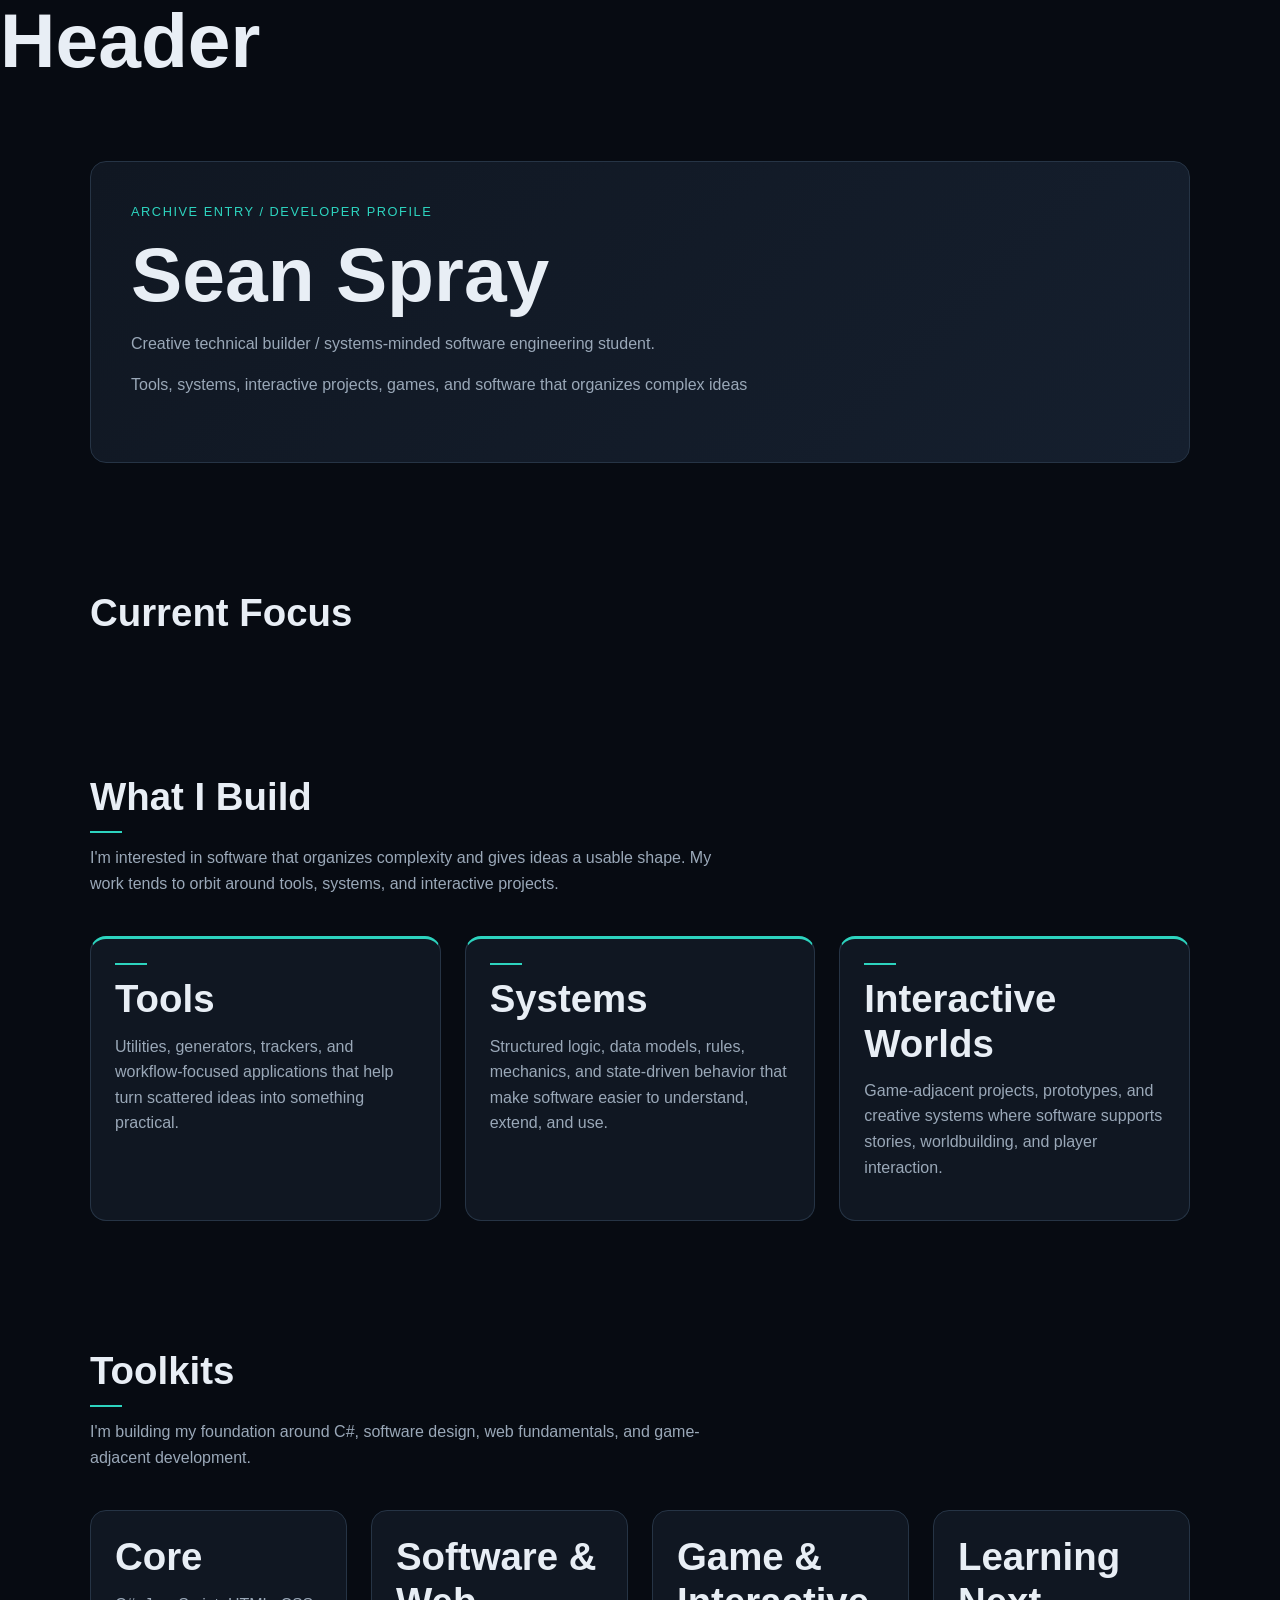
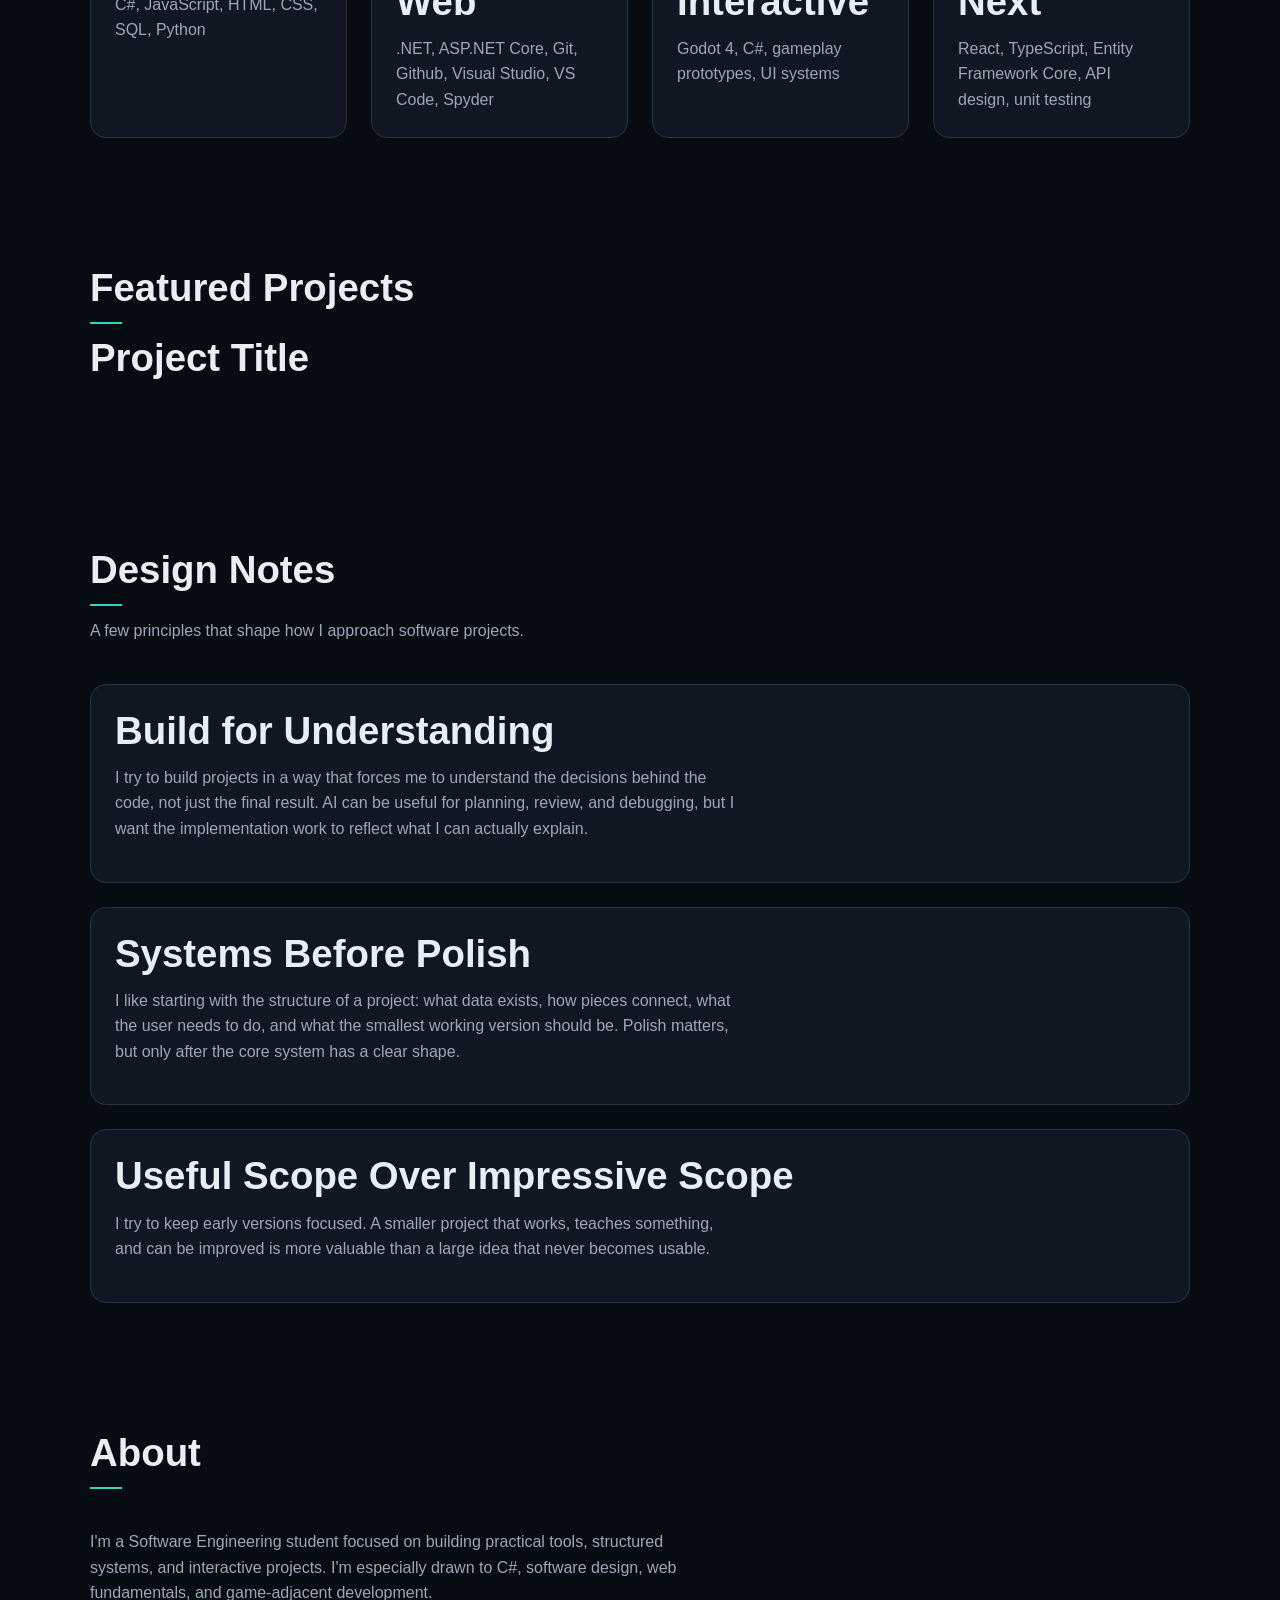
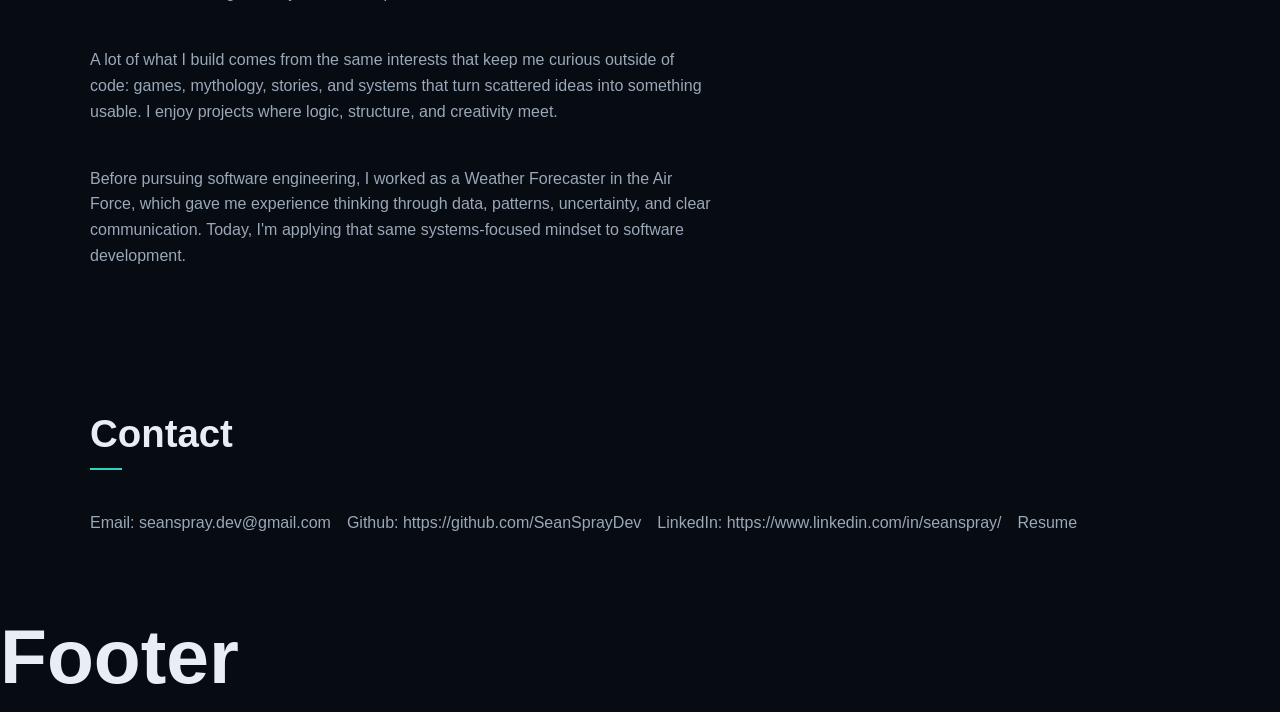
==== index.html @ 4795a605 "Add base portfolio styling" ====
<!DOCTYPE html>
<html lang="en">
    <head>
        <meta charset = "UTF-8">
        <link rel="stylesheet" href="styles.css">
    </head>
    <body>
        <header>
            <h1>Header</h1>
        </header>
        <main>
            <section class="hero">
                <div class="container">
                    <div class="hero-card">
                        <p class="section-label">Archive Entry / Developer Profile</p>
                        <h1>Sean Spray</h1>
                        <div class="her-subtitle">
                            <p>Creative technical builder / systems-minded software engineering student.</p>
                        </div>
                        <div class="hero-description">
                            <p>Tools, systems, interactive projects, games, and software that organizes complex ideas</p>
                        </div>
                        <div class="hero-actions">
                            <!--links/buttons here-->
                        </div>
                    </div>
                </div>
            </section>
            <section class="focus">
                <div class="container">
                    <h2>Current Focus</h2>
                </div>
            </section>
            <section class="what-i-build">
                <div class="container">
                    <div class="section-header">
                        <div class="section-title">
                            <h2>What I Build</h2>
                        </div>
                        <div class="section-description">
                            <p>I'm interested in software that organizes complexity and gives ideas a usable shape. My work tends to orbit around tools, systems, and interactive projects.</p>
                        </div>
                    </div>
                    <div class="card-grid">
                        <div class="card">
                            <div class="card-title">
                                <h2>Tools</h2>
                            </div>
                            <div class="card-text">
                                <p>Utilities, generators, trackers, and workflow-focused applications that help turn scattered ideas into something practical.</p>
                            </div>
                        </div>
                        <div class="card">
                            <div class="card-title">
                                <h2>Systems</h2>
                            </div>
                            <div class="card-text">
                                <p>Structured logic, data models, rules, mechanics, and state-driven behavior that make software easier to understand, extend, and use.</p>
                            </div>
                        </div>
                        <div class="card">
                            <div class="card-title">
                                <h2>Interactive Worlds</h2>
                            </div>
                            <div class="card-text">
                                <p>Game-adjacent projects, prototypes, and creative systems where software supports stories, worldbuilding, and player interaction.</p>
                            </div>
                        </div>
                    </div>
                </div>
            </section>
            <section class="toolkits">
                <div class="container">
                    <div class="section-header">
                        <div class="section-title">
                            <h2>Toolkits</h2>
                        </div>
                        <div class="section-description">
                            <p>I'm building my foundation around C#, software design, web fundamentals, and game-adjacent development.</p>
                        </div>
                    </div>
                    <div class="toolkit-grid">
                        <div class="toolkit-group">
                            <h2>Core</h2>
                            <p>C#, JavaScript, HTML, CSS, SQL, Python</p>
                        </div>
                        <div class="toolkit-group">
                            <h2>Software & Web</h2>
                            <p>.NET, ASP.NET Core, Git, Github, Visual Studio, VS Code, Spyder</p>
                        </div>
                        <div class="toolkit-group">
                            <h2>Game & Interactive</h2>
                            <p>Godot 4, C#, gameplay prototypes, UI systems</p>
                        </div>
                        <div class="toolkit-group">
                            <h2>Learning Next</h2>
                            <p>React, TypeScript, Entity Framework Core, API design, unit testing</p>
                        </div>
                    </div>  
                </div>
            </section>
            <section class="projects">
                <div class="container">
                    <div class="section-header">
                        <div class="section-title">
                            <h2>Featured Projects</h2>
                        </div>
                        <h2>Project Title</h2>
                        <div class="section-description">
                        </div>
                    </div>
                </div>
            </section>
            <section class="design-notes">
                <div class="container">
                    <div class="section-header">
                        <div class="section-title">
                            <h2>Design Notes</h2>
                        </div>
                        <div class="section-description">
                            <p>A few principles that shape how I approach software projects.</p>
                        </div>
                    </div>
                    <div class="notes-list">
                        <div class="note-card">
                            <h2>Build for Understanding</h2>
                            <p>I try to build projects in a way that forces me to understand the decisions behind the code, not just the final result. AI can be useful for planning, review, and debugging, but I want the implementation work to reflect what I can actually explain.</p>
                        </div>
                        <div class="note-card">
                            <h2>Systems Before Polish</h2>
                            <p>I like starting with the structure of a project: what data exists, how pieces connect, what the user needs to do, and what the smallest working version should be. Polish matters, but only after the core system has a clear shape.</p>
                        </div>
                        <div class="note-card">
                            <h2>Useful Scope Over Impressive Scope</h2>
                            <p>I try to keep early versions focused. A smaller project that works, teaches something, and can be improved is more valuable than a large idea that never becomes usable.</p>
                        </div>
                    </div>
                </div>
            </section>
            <section class="about">
                <div class="container">
                    <div class="section-header">
                        <div class="section-title">
                            <h2>About</h2>
                        </div>
                    </div>
                    <div class="about-content">
                        <p>I'm a Software Engineering student focused on building practical tools, structured systems, and interactive projects. I'm especially drawn to C#, software design, web fundamentals, and game-adjacent development.</p>
                        <br>
                        <p>A lot of what I build comes from the same interests that keep me curious outside of code: games, mythology, stories, and systems that turn scattered ideas into something usable. I enjoy projects where logic, structure, and creativity meet.</p>
                        <br>
                        <p>Before pursuing software engineering, I worked as a Weather Forecaster in the Air Force, which gave me experience thinking through data, patterns, uncertainty, and clear communication. Today, I'm applying that same systems-focused mindset to software development.</p>
                    </div>
                </div>
            </section>
            <section class="contact">
                <div class="container">
                    <div class="section-header">
                        <div class="section-title">
                            <h2>Contact</h2>
                        </div>
                    </div>
                    <div class="contact-links">
                        <p>Email: seanspray.dev@gmail.com</p>
                        <p>Github: https://github.com/SeanSprayDev</p>
                        <p>LinkedIn: https://www.linkedin.com/in/seanspray/</p>
                        <p>Resume</p>  
                    </div>                    
                </div>
            </section>
        </main>
        <footer>
            <h1>Footer</h1>
        </footer>
    </body>
</html>
---- styles.css ----
:root {
    --color-bg: #070b12;
    --color-surface: #101722;
    --color-surface-alt: #151f2e;
    --color-text: #e8eef5;
    --color-muted: #9aa8b8;
    --color-accent: #2dd4bf;
    --color-accent-soft: rgba(45, 212, 191, 0.15);
    --color-border: #263445;

    --max-width: 1100px;

    --space-xs: 0.5rem;
    --space-sm: 0.75rem;
    --space-md: 1rem;
    --space-lg: 1.5rem;
    --space-xl: 2.5rem;
    --space-2xl: 4rem;

    --radius-card: 16px;
}

* {
    box-sizing: border-box;
}

html {
    scroll-behavior: smooth;
}

body {
    margin: 0;
    background-color: var(--color-bg);
    color: var(--color-text);
    font-family: Arial, Helvetica, sans-serif;
    line-height: 1.6;
}

a {
    color: inherit;
    text-decoration: none;
}

p,
h1,
h2,
h3 {
    margin-top: 0;
}

main {
    width: 100%;
}

section {
    padding: var(--space-2xl) var(--space-lg);
}

.container {
    max-width: var(--max-width);
    margin: 0 auto;
}

h1 {
    font-size: clamp(2.5rem, 6vw, 5rem);
    line-height: 1.05;
    margin-bottom: var(--space-md);
}

h2 {
    font-size: clamp(1.75rem, 3vw, 2.5rem);
    line-height: 1.15;
    margin-bottom: var(--space-sm);
}

h3 {
    font-size: 1.15rem;
    margin-bottom: var(--space-xs);
}

p {
    color: var(--color-muted);
    max-width: 70ch;
}

.section-header {
    margin-bottom: var(--space-xl);
}

.section-label {
    color: var(--color-accent);
    font-size: 0.8rem;
    letter-spacing: 0.12em;
    text-transform: uppercase;
    margin-bottom: var(--space-sm);
}

.section-title {
    margin-bottom: var(--space-sm);
}

.section-title::after {
    content: "";
    display: block;
    width: 2rem;
    height: 2px;
    background-color: var(--color-accent);
    margin-top: var(--space-sm);
}

.section-description {
    font-size: 1rem;
    color: var(--color-muted);
}

.card-grid {
    display: grid;
    grid-template-columns: repeat(3, 1fr);
    gap: var(--space-lg);
}

.card {
    background-color: var(--color-surface);
    border: 1px solid var(--color-border);
    border-top: 3px solid var(--color-accent);
    border-radius: var(--radius-card);
    padding: var(--space-lg);
}

.card-title {
    color: var(--color-text);
}

.card-title::before {
    content: "";
    display: block;
    width: 2rem;
    height: 2px;
    background-color: var(--color-accent);
    margin-bottom: var(--space-sm);
}

.card-label {
    color: var(--color-accent);
    font-size: 0.75rem;
    letter-spacing: 0.1rem;
    text-transform: uppercase;
    margin-bottom: var(--space-sm);
}

.focus-card {
    background-color: var(--color-surface);
    border: 1px solid var(--color-border);
    border-left: 4px solid var(--color-accent);
    border-radius: var(--radius-card);
    padding: var(--space-lg);
}

.toolkit-grid {
    display: grid;
    grid-template-columns: repeat(4, 1fr);
    gap: var(--space-lg);
}

.toolkit-group {
    background-color: var(--color-surface);
    border: 1px solid var(--color-border);
    border-radius: var(--radius-card);
    padding: var(--space-lg);
}

.toolkit-group h3 {
    color: var(--color-text);
    margin-bottom: var(--space-sm);
}

.toolkit-group p {
    margin-bottom: 0;
}

.empty-state {
    background-color: var(--color-surface);
    border: 1px dashed var(--color-border);
    border-radius: var(--radius-card);
    padding: var(--space-lg);
}

.empty-state p {
    margin-bottom: 0;
}

.notes-list {
    display: grid;
    gap: var(--space-lg);
}

.note-card {
    background-color: var(--color-surface);
    border: 1px solid var(--color-border);
    border-radius: var(--radius-card);
    padding: var(--space-lg);
}

.note-card h3 {
    margin-bottom: var(--space-sm);
}

.about-content {
    max-width: 75ch;
}

.about-content p {
    margin-bottom: var(--space-md);
}

.contact-links {
    display: flex;
    flex-wrap: wrap;
    gap: var(--space-md);
}

.button {
    display: inline-block;
    padding: 0.75rem 1rem;
    border-radius: 999px;
    border: 1px solid var(--color-border);
    font-weight: 600;
}

.button-primary {
    background-color: var(--color-accent);
    color: #041014;
    border-color: var(--color-accent);
}

.button-secondary {
    background-color: transparent;
    color: var(--color-text);
}

.site-header {
    padding: var(--space-md) var(--space-lg);
    border-bottom: 1px solid var(--color-border);
}

.nav-container {
    max-width: var(--max-width);
    margin: 0 auto;
    display: flex;
    justify-content: space-between;
    align-items: center;
    gap: var(--space-md);
}

.brand {
    font-weight: 700;
}

.nav-links {
    display: flex;
    gap: var(--space-md);
}

.nav-link {
    color: var(--color-muted);
}

.nav-link:hover {
    color: var(--color-accent);
}

.hero {
    padding-top: var(--space-2xl);
}

.hero-card {
    background: linear-gradient(
        135deg,
        var(--color-surface),
        var(--color-surface-alt)
    );
    border: 1px solid var(--color-border);
    border-radius: var(--radius-card);
    padding: var(--space-xl);
}

.hero-subtitle {
    color: var(--color-accent);
    font-size: 1.2rem;
}

.hero-actions {
    display: flex;
    gap: var(--space-md);
    flex-wrap: wrap;
    margin-top: var(--space-lg);
}

@media (max-width: 900px) {
    .toolkit-grid {
        grid-template-columns: repeat(2, 1fr);
    }
}

@media (max-width: 600px) {
    .card-grid,
    .toolkit-grid {
        grid-template-columns: 1fr;
    }

    .nav-container {
        align-items: flex-start;
        flex-direction: column;
    }

    .nav-links {
        flex-wrap: wrap;
    }

    section {
        padding: var(--space-xl) var(--space-md);
    }

    .hero-card {
        padding: var(--space-lg);
    }

    .contact-links {
        flex-direction: column;
        align-items: flex-start;
    }
}
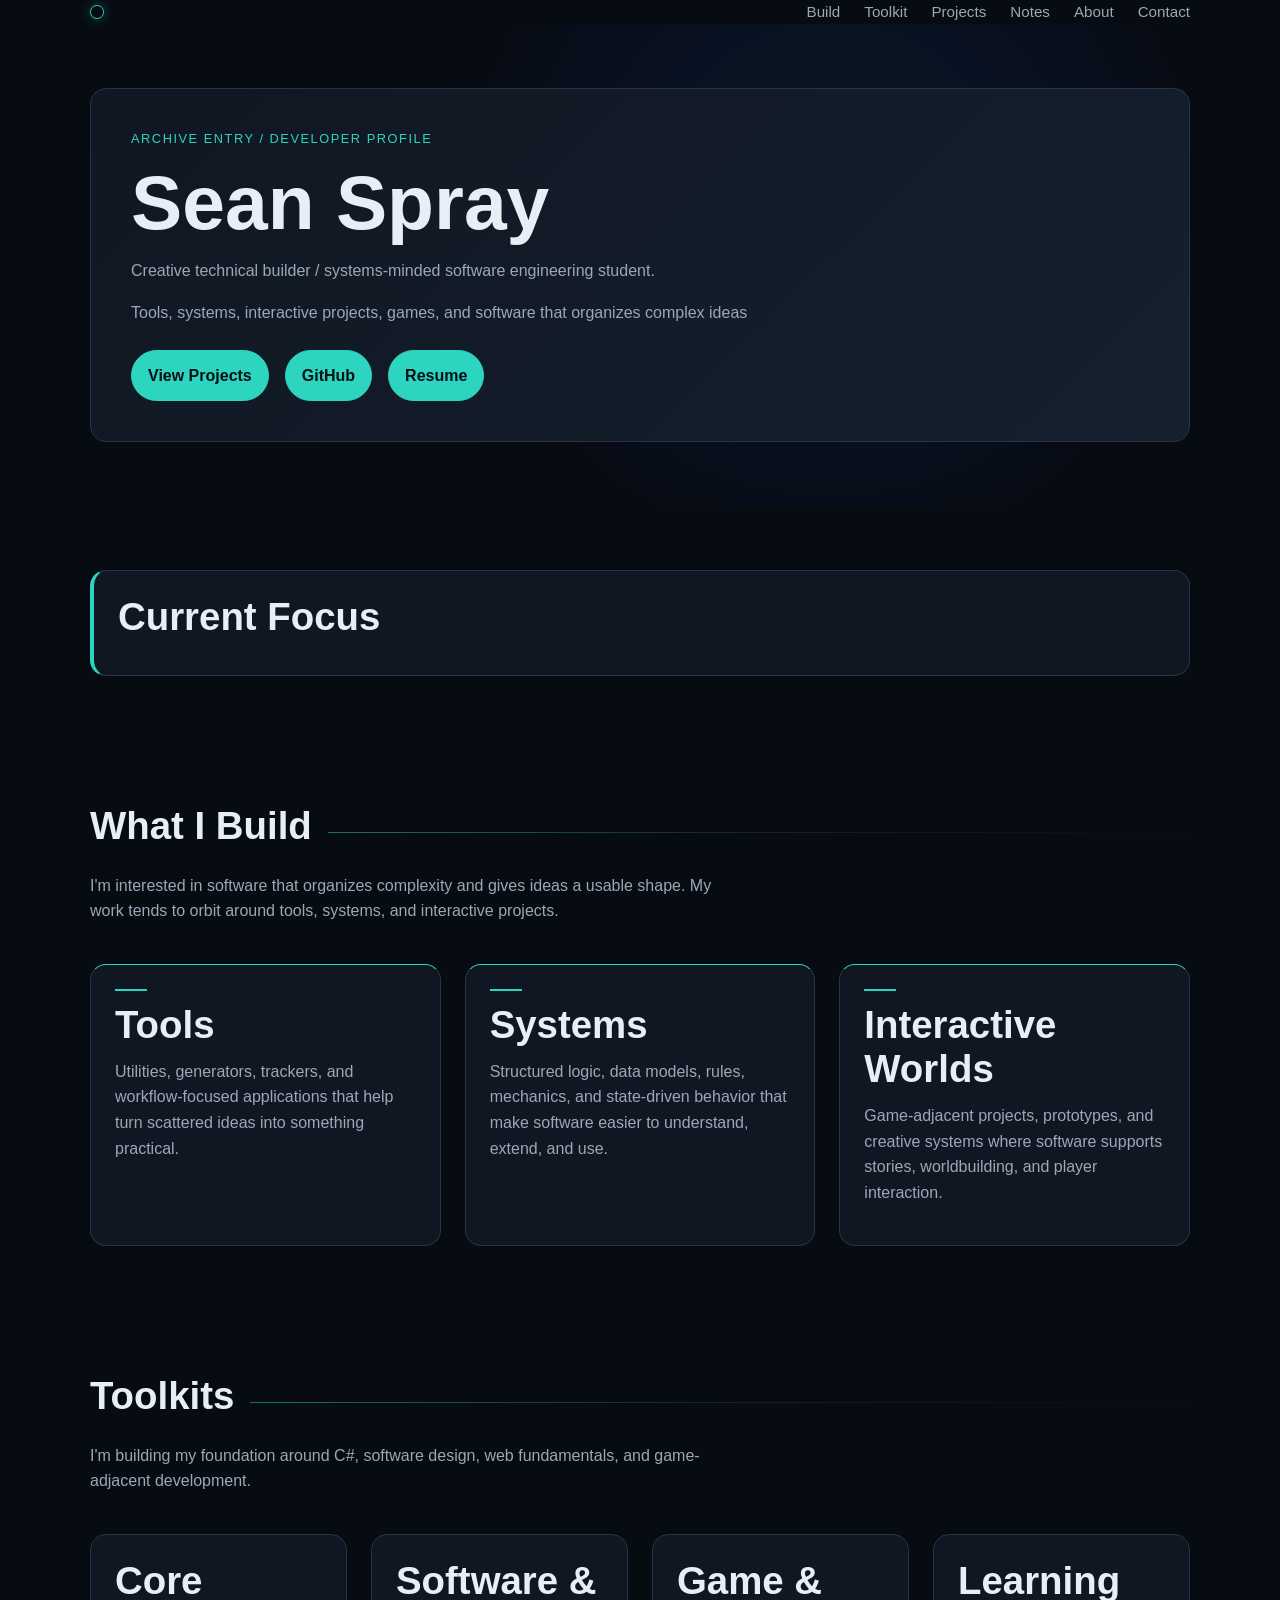
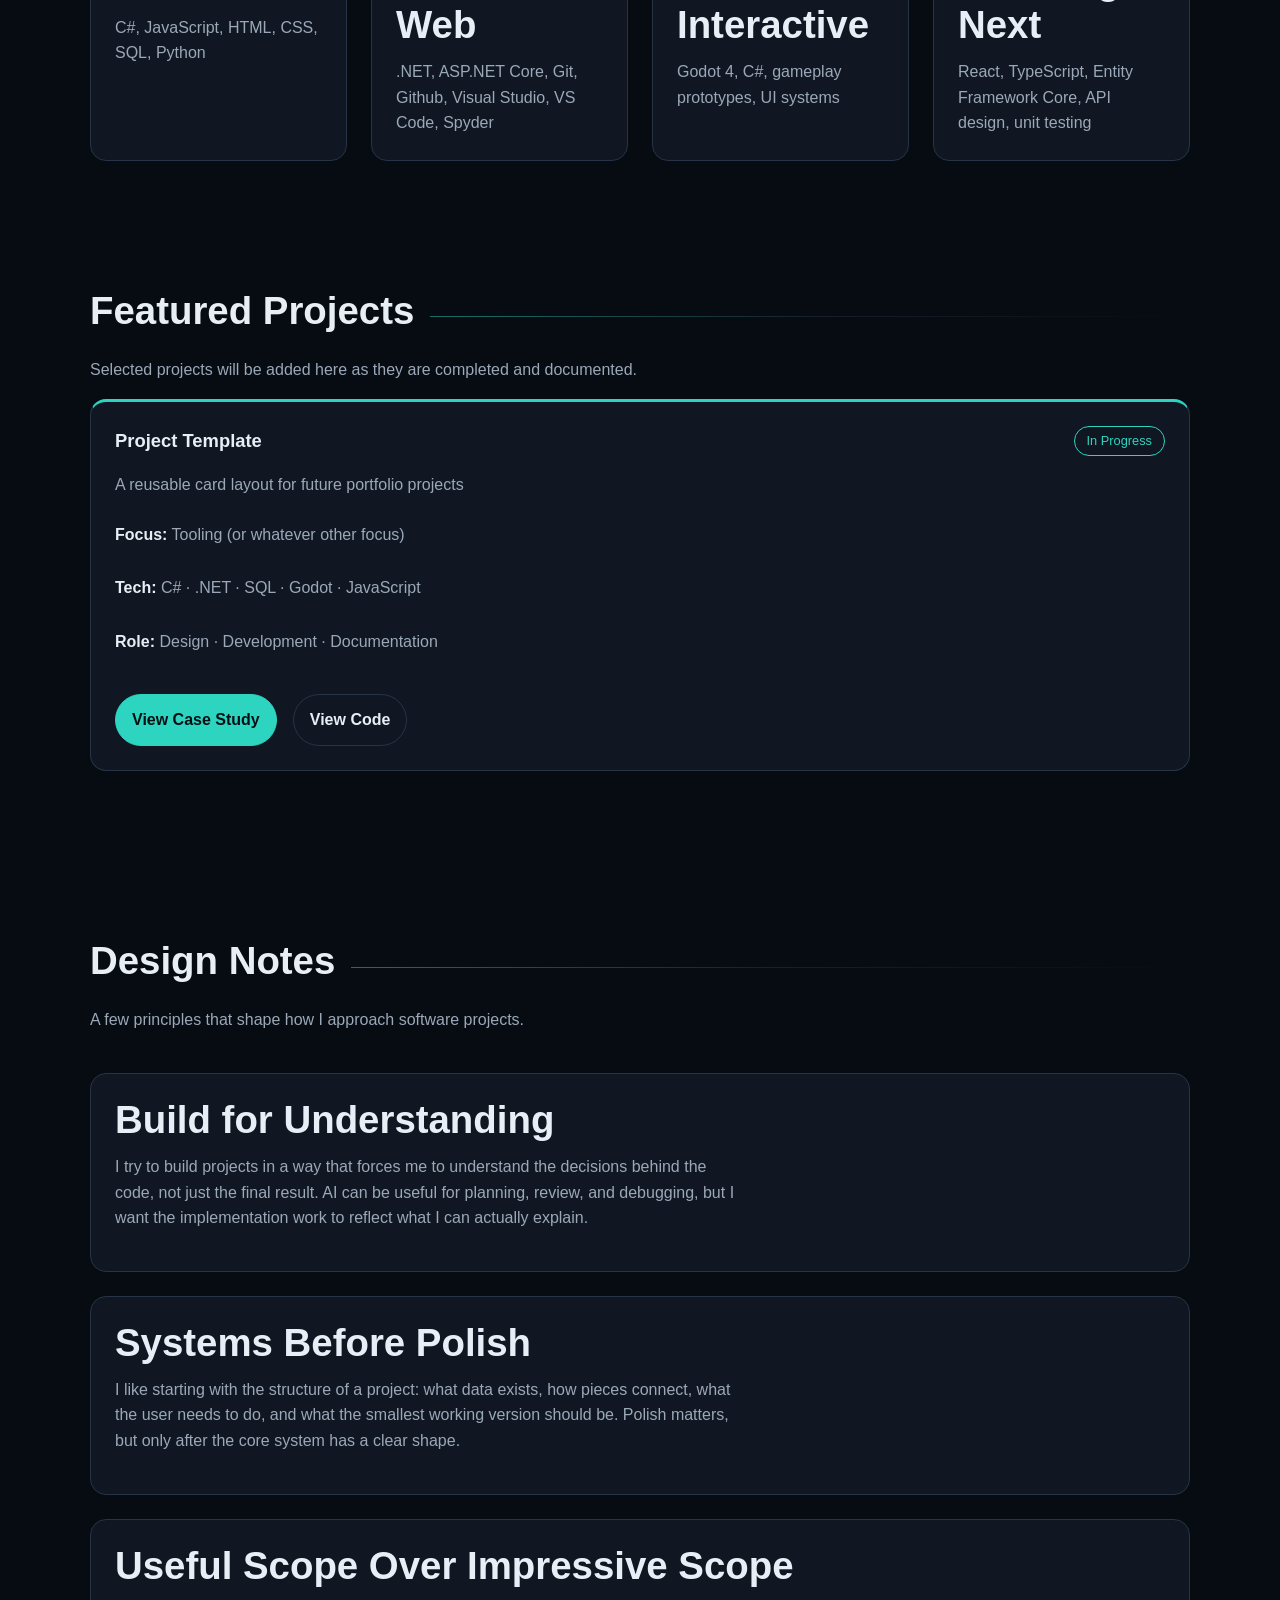
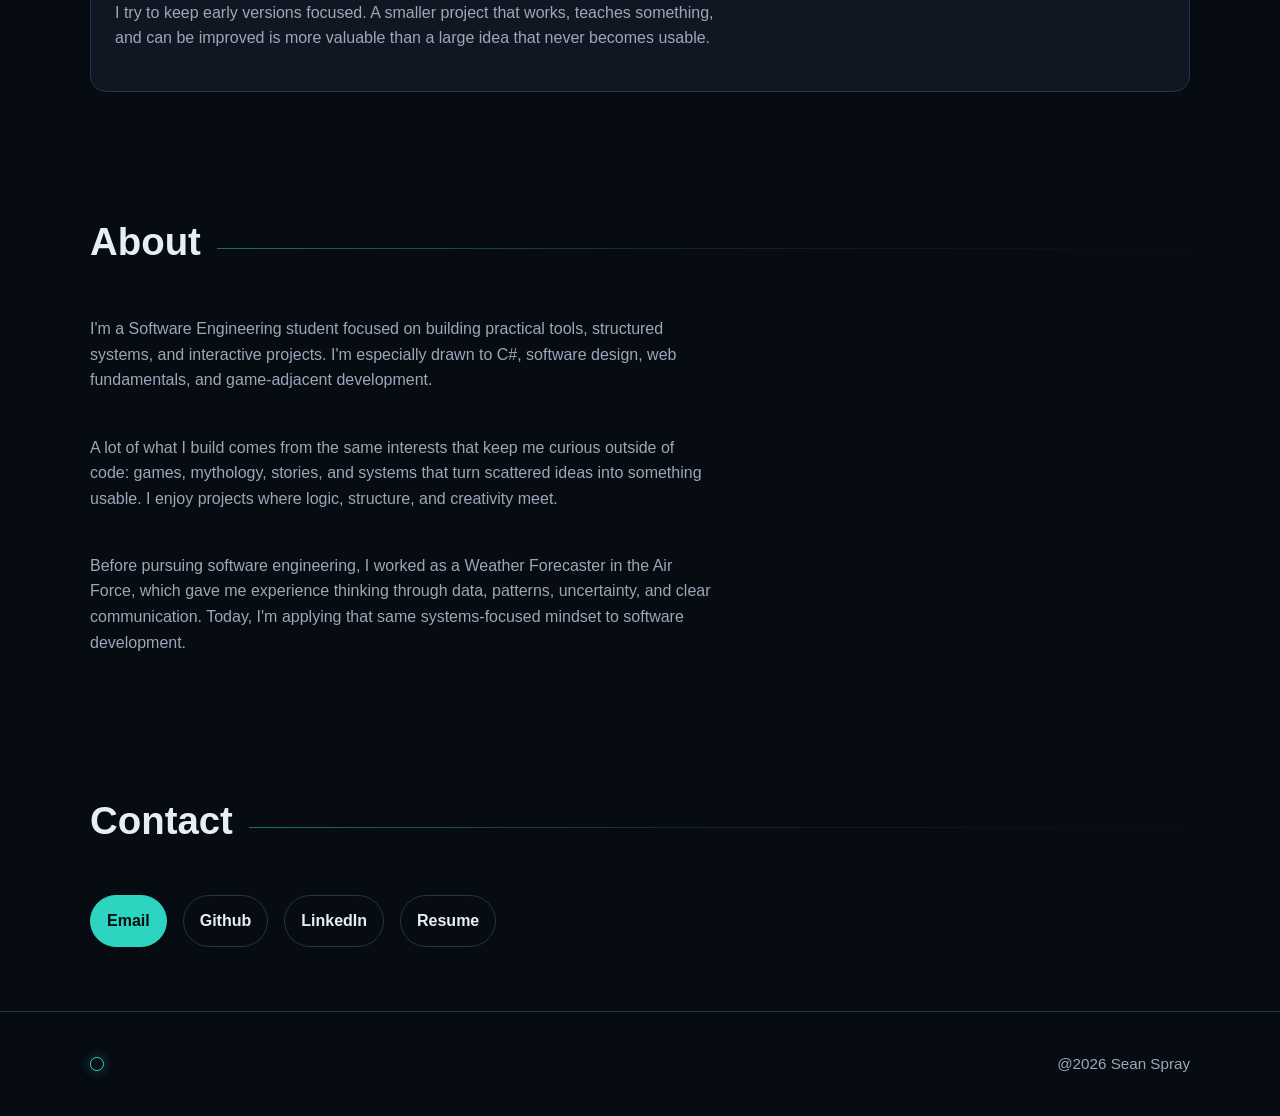
==== commit 01b64652: "build portfolio layout and archive theme" ====
--- a/index.html
+++ b/index.html
@@ -6,7 +6,20 @@
     </head>
     <body>
         <header>
-            <h1>Header</h1>
+            <div class="nav-container">
+                <a class="brand">
+                    <span class="brand-mark"></span>
+                    <span class="brand-text"></span>
+                </a>
+                <div class="nav-site">
+                    <a class="nav-link" href="#build">Build</a>
+                    <a class="nav-link" href="#toolkit">Toolkit</a>
+                    <a class="nav-link" href="#projects">Projects</a>
+                    <a class="nav-link" href="#notes">Notes</a>
+                    <a class="nav-link" href="#about">About</a>
+                    <a class="nav-link" href="#contact">Contact</a>
+                </div>
+            </div>
         </header>
         <main>
             <section class="hero">
@@ -21,17 +34,21 @@
                             <p>Tools, systems, interactive projects, games, and software that organizes complex ideas</p>
                         </div>
                         <div class="hero-actions">
-                            <!--links/buttons here-->
+                            <a class="button button-primary" href="#">View Projects</a>
+                            <a class="button button-primary" href="https://github.com/SeanSprayDev" target="_blank">GitHub</a>
+                            <a class="button button-primary" href="assets/documents/Resume.pdf" target="_blank">Resume</a>
                         </div>
                     </div>
                 </div>
             </section>
             <section class="focus">
                 <div class="container">
-                    <h2>Current Focus</h2>
-                </div>
-            </section>
-            <section class="what-i-build">
+                    <div class="focus-card">
+                        <h2>Current Focus</h2>
+                    </div>
+                </div>
+            </section>
+            <section class="what-i-build" id="build">
                 <div class="container">
                     <div class="section-header">
                         <div class="section-title">
@@ -69,7 +86,7 @@
                     </div>
                 </div>
             </section>
-            <section class="toolkits">
+            <section class="toolkits" id="toolkit">
                 <div class="container">
                     <div class="section-header">
                         <div class="section-title">
@@ -99,19 +116,37 @@
                     </div>  
                 </div>
             </section>
-            <section class="projects">
+            <section class="projects" id="projects">
                 <div class="container">
                     <div class="section-header">
                         <div class="section-title">
                             <h2>Featured Projects</h2>
                         </div>
-                        <h2>Project Title</h2>
-                        <div class="section-description">
-                        </div>
-                    </div>
-                </div>
-            </section>
-            <section class="design-notes">
+                        <div class="section-description">
+                            <p>Selected projects will be added here as they are completed and documented.</p>
+                        </div>
+                        <article class="project-card">
+                            <div class="project-card-header">
+                                <h3 class="project-title">Project Template</h3>
+                                <span class="project-status">In Progress</span>
+                            </div>
+                            <p class="project-summary">
+                                A reusable card layout for future portfolio projects
+                            </p>
+                            <div class="project-meta">
+                                <p class="project-meta-item"><strong>Focus:</strong> Tooling (or whatever other focus)</p>
+                                <p class="project-meta-item"><strong>Tech:</strong> C# · .NET · SQL · Godot · JavaScript</p>
+                                <p class="project-meta-item"><strong>Role:</strong> Design · Development · Documentation</p>
+                            </div>
+                            <div class="project-actions">
+                                <a class="button button-primary" href="#">View Case Study</a>
+                                <a class="button button-secondary" href="#">View Code</a>
+                            </div>
+                        </article>
+                    </div>
+                </div>
+            </section>
+            <section class="design-notes" id="notes">
                 <div class="container">
                     <div class="section-header">
                         <div class="section-title">
@@ -137,7 +172,7 @@
                     </div>
                 </div>
             </section>
-            <section class="about">
+            <section class="about" id="about">
                 <div class="container">
                     <div class="section-header">
                         <div class="section-title">
@@ -153,7 +188,7 @@
                     </div>
                 </div>
             </section>
-            <section class="contact">
+            <section class="contact" id="contact">
                 <div class="container">
                     <div class="section-header">
                         <div class="section-title">
@@ -161,16 +196,21 @@
                         </div>
                     </div>
                     <div class="contact-links">
-                        <p>Email: seanspray.dev@gmail.com</p>
-                        <p>Github: https://github.com/SeanSprayDev</p>
-                        <p>LinkedIn: https://www.linkedin.com/in/seanspray/</p>
-                        <p>Resume</p>  
+                        <a class="button button-primary" href="mailto:seanspray.dev@gmail.com">Email</a>
+                        <a class="button button-secondary" href="https://github.com/SeanSprayDev" target="_blank">Github</a>
+                        <a class="button button-secondary" href="https://www.linkedin.com/in/seanspray/" target="_blank">LinkedIn</a>
+                        <a class="button button-secondary" href="assets/documents/Resume.pdf" target="_blank">Resume</a>  
                     </div>                    
                 </div>
             </section>
         </main>
-        <footer>
-            <h1>Footer</h1>
+        <footer class="site-footer">
+            <div class="container footer-container">
+                <div class="footer-brand">
+                    <span class="brand-mark"></span>
+                </div>
+                <p class="footer-text">@2026 Sean Spray</p>
+            </div>
         </footer>
     </body>
 </html>
--- a/styles.css
+++ b/styles.css
@@ -48,6 +48,76 @@
     margin-top: 0;
 }
 
+.site-header {
+    position: sticky;
+    top: 0;
+    z-index: 10;
+    padding: var(--space-md) var(--space-lg);
+    background-color: rgba(7, 11, 18, 0.86);
+    border-bottom: 1px solid var(--color-border);
+    backdrop-filter: blur(12px);
+}
+
+.nav-container {
+    max-width: var(--max-width);
+    margin: 0 auto;
+    display: flex;
+    justify-content: space-between;
+    align-items: center;
+    gap: var(--space-lg);
+}
+
+.brand {
+    display: inline-flex;
+    align-items: center;
+    gap: var(--space-sm);
+    font-weight: 700;
+    color: var(--color-text);
+}
+
+.brand-mark {
+    width: 0.85rem;
+    height: 0.85rem;
+    border: 1px solid var(--color-accent);
+    border-radius: 50%;
+    box-shadow: 0 0 12px rgba(45, 212, 191, 0.35);
+}
+
+.nav-site {
+    display: flex;
+    align-items: center;
+    gap: var(--space-lg);
+}
+
+.nav-link {
+    position: relative;
+    color: var(--color-muted);
+    font-size: 0.95rem;
+}
+
+.nav-link:hover {
+    color: var(--color-accent);
+}
+
+.nav-link::after {
+    content: "";
+    position: absolute;
+    left: 0;
+    bottom: -0.35rem;
+    width: 100%;
+    height: 1px;
+    background-color: var(--color-accent);
+    transform: scaleX(0);
+    transform-origin: left;
+    transition: transform 160ms ease;
+}
+
+.nav-link:hover::after {
+    transform: scaleX(1);
+}
+
+
+
 main {
     width: 100%;
 }
@@ -96,16 +166,23 @@
 }
 
 .section-title {
+    display: flex;
+    align-items: center;
+    gap: var(--space-md);
     margin-bottom: var(--space-sm);
 }
 
 .section-title::after {
     content: "";
-    display: block;
-    width: 2rem;
-    height: 2px;
-    background-color: var(--color-accent);
-    margin-top: var(--space-sm);
+    flex: 1;
+    height: 1px;
+    background: linear-gradient(
+        90deg,
+        var(--color-accent),
+        var(--color-border),
+        transparent
+    );
+    opacity: 0.5;
 }
 
 .section-description {
@@ -122,7 +199,7 @@
 .card {
     background-color: var(--color-surface);
     border: 1px solid var(--color-border);
-    border-top: 3px solid var(--color-accent);
+    border-top: 1px solid var(--color-accent);
     border-radius: var(--radius-card);
     padding: var(--space-lg);
 }
@@ -178,15 +255,62 @@
     margin-bottom: 0;
 }
 
-.empty-state {
+.project-grid {
+    display: grid;
+    gap: var(--space-lg);
+}
+
+.project-card {
     background-color: var(--color-surface);
-    border: 1px dashed var(--color-border);
+    border: 1px solid var(--color-border);
+    border-top: 3px solid var(--color-accent);
     border-radius: var(--radius-card);
     padding: var(--space-lg);
 }
 
-.empty-state p {
+.project-card-header {
+    display: flex;
+    justify-content: space-between;
+    align-items: flex-start;
+    gap: var(--space-md);
+    margin-bottom: var(--space-md);
+}
+
+.project-title {
     margin-bottom: 0;
+}
+
+.project-status {
+    color: var(--color-accent);
+    border: 1px solid var(--color-accent);
+    border-radius: 999px;
+    padding: 0.25rem 0.75rem;
+    font-size: 0.8rem;
+    white-space: nowrap;
+}
+
+.project-summary {
+    margin-bottom: var(--space-lg);
+}
+
+.project-meta {
+    display: grid;
+    gap: var(--space-sm);
+    margin-bottom: var(--space-lg);
+}
+
+.project-meta-item {
+    color: var(--color-muted);
+}
+
+.project-meta-item strong {
+    color: var(--color-text);
+}
+
+.project-actions {
+    display: flex;
+    gap: var(--space-md);
+    flex-wrap: wrap;
 }
 
 .notes-list {
@@ -270,7 +394,32 @@
 }
 
 .hero {
-    padding-top: var(--space-2xl);
+    position: relative;
+    overflow: hidden;
+}
+
+.hero::before {
+    content: "";
+    position: absolute;
+    width: 52rem;
+    height: 52rem;
+    left: 65%;
+    top: 35%;
+    transform: translate(-50%, -50%);
+    background: radial-gradient(
+        circle,
+        rgba(45, 212, 191, 0.12) 0%,
+        rgba(37, 99, 235, 0.15) 35%,
+        transparent 65%
+    );
+    filter: blur(36px);
+    opacity: 0.55;
+    pointer-events: none;
+}
+
+.hero .container {
+    position: relative;
+    z-index: 1;
 }
 
 .hero-card {
@@ -296,6 +445,30 @@
     margin-top: var(--space-lg);
 }
 
+.site-footer {
+    padding: var(--space-xl) var(--space-lg);
+    border-top: 1px solid var(--color-border);
+}
+
+.footer-container {
+    display: flex;
+    justify-content: space-between;
+    align-items: center;
+    gap: var(--space-md);
+}
+
+.footer-brand {
+    display: inline-flex;
+    align-items: center;
+    gap: var(--space-sm);
+    font-weight: 700;
+}
+
+.footer-text {
+    margin-bottom: 0;
+    font-size: 0.95rem;
+}
+
 @media (max-width: 900px) {
     .toolkit-grid {
         grid-template-columns: repeat(2, 1fr);
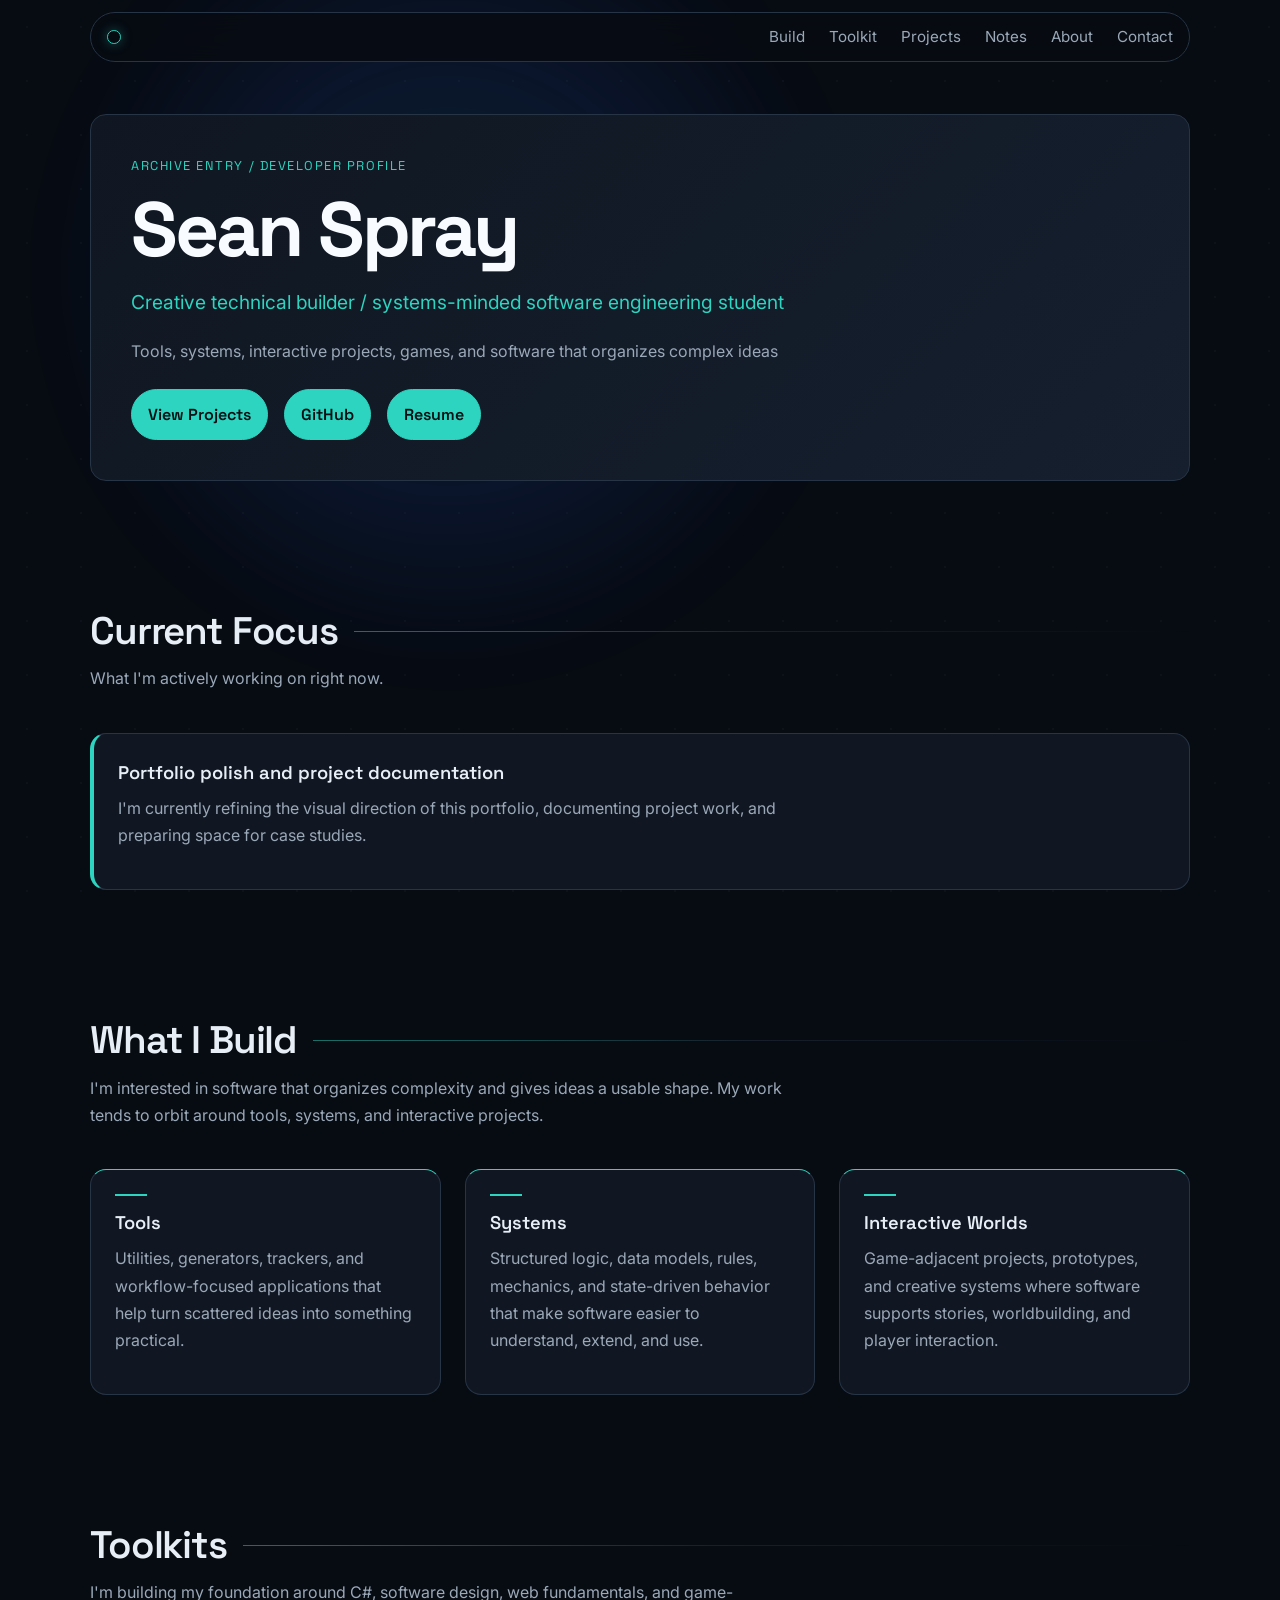
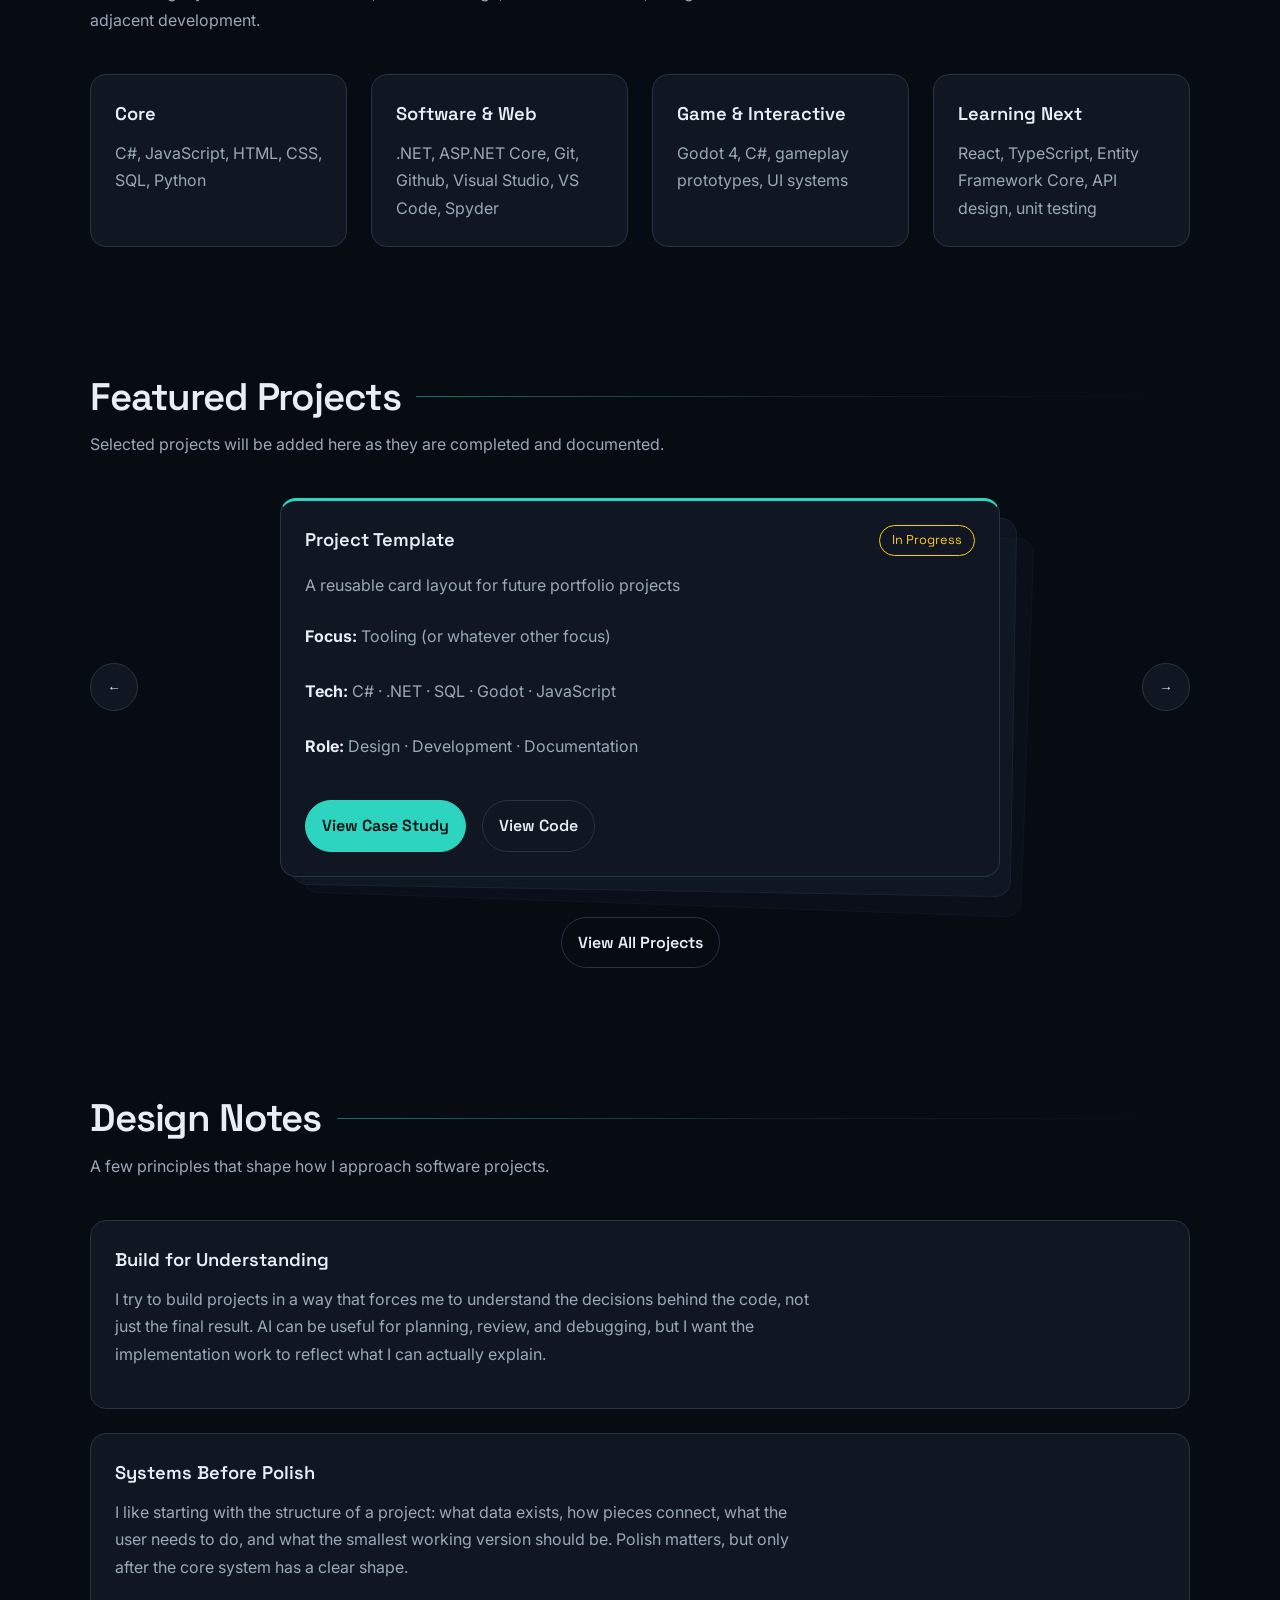
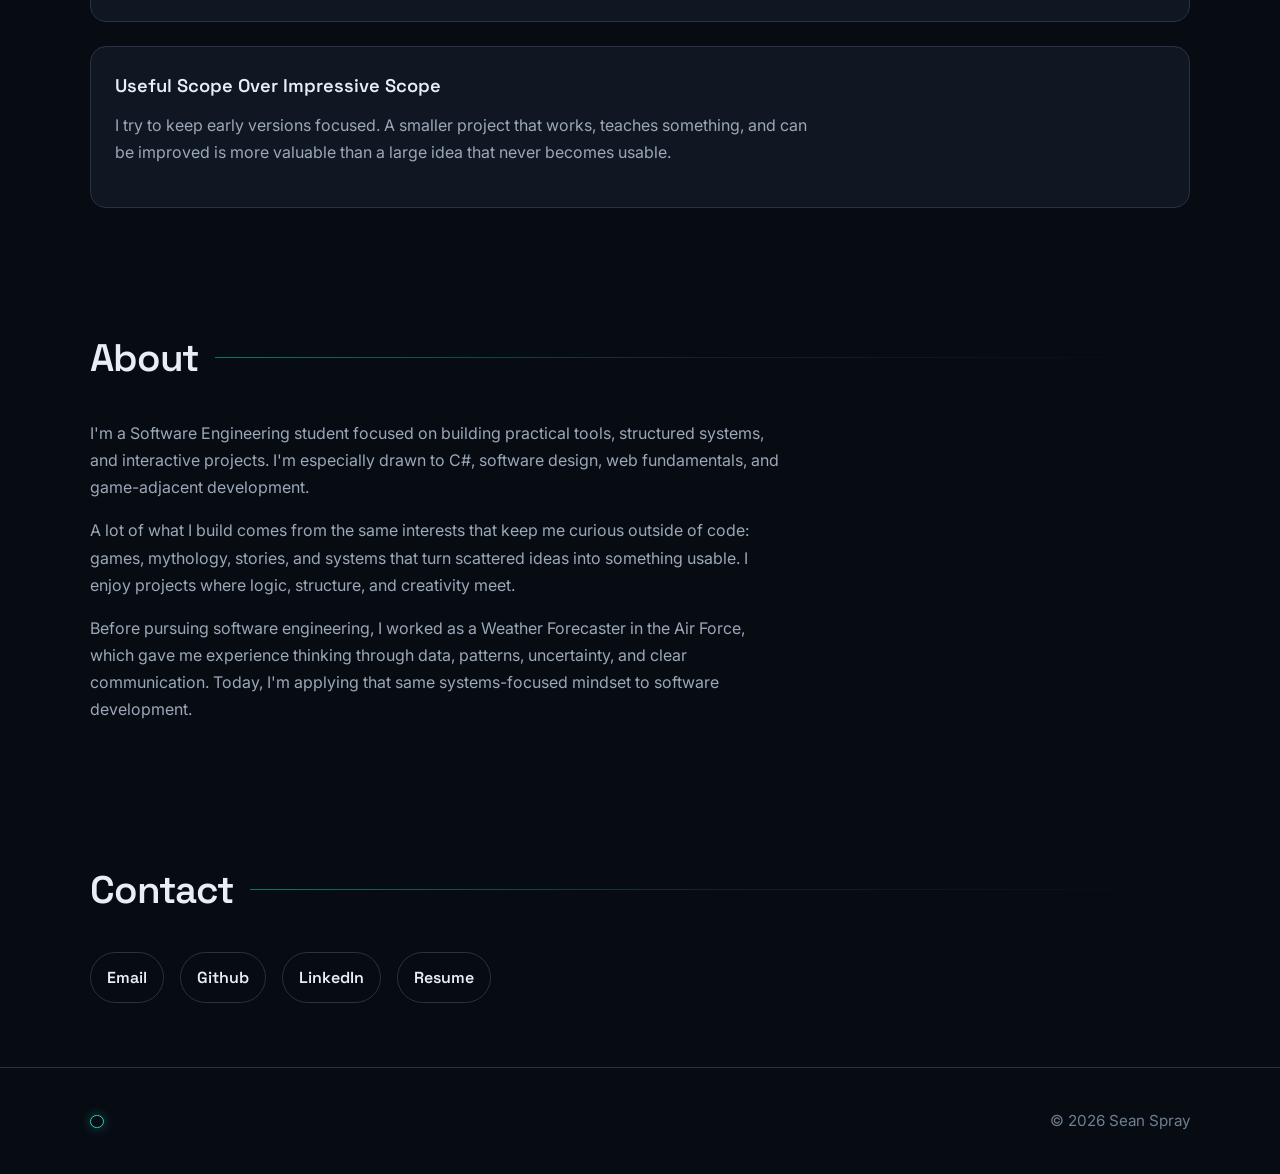
==== commit 4b5a69a4: "Refactored code and polished design" ====
--- a/index.html
+++ b/index.html
@@ -3,15 +3,17 @@
     <head>
         <meta charset = "UTF-8">
         <link rel="stylesheet" href="styles.css">
+        <link rel="preconnect" href="https://fonts.googleapis.com">
+        <link rel="preconnect" href="https://fonts.gstatic.com" crossorigin>
+        <link href="https://fonts.googleapis.com/css2?family=Inter:wght@400;500;600;700&family=Space+Grotesk:wght@500;600;700&display=swap" rel="stylesheet">
     </head>
     <body>
-        <header>
+        <header class="site-header">
             <div class="nav-container">
-                <a class="brand">
+                <a class="brand" href="#top" aria-label="Sean Spray home">
                     <span class="brand-mark"></span>
-                    <span class="brand-text"></span>
                 </a>
-                <div class="nav-site">
+                <nav class="nav-site" aria-label="Primary navigation">
                     <a class="nav-link" href="#build">Build</a>
                     <a class="nav-link" href="#toolkit">Toolkit</a>
                     <a class="nav-link" href="#projects">Projects</a>
@@ -27,14 +29,14 @@
                     <div class="hero-card">
                         <p class="section-label">Archive Entry / Developer Profile</p>
                         <h1>Sean Spray</h1>
-                        <div class="her-subtitle">
-                            <p>Creative technical builder / systems-minded software engineering student.</p>
-                        </div>
-                        <div class="hero-description">
-                            <p>Tools, systems, interactive projects, games, and software that organizes complex ideas</p>
-                        </div>
+                        <p class="hero-subtitle">
+                            Creative technical builder / systems-minded software engineering student
+                        </p>
+                        <p class="hero-description">
+                            Tools, systems, interactive projects, games, and software that organizes complex ideas
+                        </p>
                         <div class="hero-actions">
-                            <a class="button button-primary" href="#">View Projects</a>
+                            <a class="button button-primary" href="#projects">View Projects</a>
                             <a class="button button-primary" href="https://github.com/SeanSprayDev" target="_blank">GitHub</a>
                             <a class="button button-primary" href="assets/documents/Resume.pdf" target="_blank">Resume</a>
                         </div>
@@ -43,45 +45,40 @@
             </section>
             <section class="focus">
                 <div class="container">
+                    <div class="section-header">
+                        <h2 class="section-title">Current Focus</h2>
+                        <p class="section-description">
+                            What I'm actively working on right now.
+                        </p>
+                    </div>
                     <div class="focus-card">
-                        <h2>Current Focus</h2>
+                        <h3>Portfolio polish and project documentation</h3>
+                        <p>I'm currently refining the visual direction of this portfolio, documenting project work, and preparing space for case studies.</p>
                     </div>
                 </div>
             </section>
             <section class="what-i-build" id="build">
                 <div class="container">
                     <div class="section-header">
-                        <div class="section-title">
-                            <h2>What I Build</h2>
-                        </div>
-                        <div class="section-description">
-                            <p>I'm interested in software that organizes complexity and gives ideas a usable shape. My work tends to orbit around tools, systems, and interactive projects.</p>
-                        </div>
+                        <h2 class="section-title">What I Build</h2>
+                        <p class="section-description">
+                            I'm interested in software that organizes complexity and gives ideas a usable shape. My work tends to orbit around tools, systems, and interactive projects.
+                        </p>
                     </div>
                     <div class="card-grid">
                         <div class="card">
-                            <div class="card-title">
-                                <h2>Tools</h2>
-                            </div>
-                            <div class="card-text">
-                                <p>Utilities, generators, trackers, and workflow-focused applications that help turn scattered ideas into something practical.</p>
-                            </div>
+                            <h3 class="card-title">Tools</h3>
+                            <p class="card-text">
+                                Utilities, generators, trackers, and workflow-focused applications that help turn scattered ideas into something practical.
+                            </p>
                         </div>
                         <div class="card">
-                            <div class="card-title">
-                                <h2>Systems</h2>
-                            </div>
-                            <div class="card-text">
-                                <p>Structured logic, data models, rules, mechanics, and state-driven behavior that make software easier to understand, extend, and use.</p>
-                            </div>
+                            <h3 class="card-title">Systems</h3>
+                            <p class="card-text">Structured logic, data models, rules, mechanics, and state-driven behavior that make software easier to understand, extend, and use.</p>
                         </div>
                         <div class="card">
-                            <div class="card-title">
-                                <h2>Interactive Worlds</h2>
-                            </div>
-                            <div class="card-text">
-                                <p>Game-adjacent projects, prototypes, and creative systems where software supports stories, worldbuilding, and player interaction.</p>
-                            </div>
+                            <h3 class="card-title">Interactive Worlds</h3>
+                            <p class="card-text">Game-adjacent projects, prototypes, and creative systems where software supports stories, worldbuilding, and player interaction.</p>
                         </div>
                     </div>
                 </div>
@@ -89,28 +86,24 @@
             <section class="toolkits" id="toolkit">
                 <div class="container">
                     <div class="section-header">
-                        <div class="section-title">
-                            <h2>Toolkits</h2>
-                        </div>
-                        <div class="section-description">
-                            <p>I'm building my foundation around C#, software design, web fundamentals, and game-adjacent development.</p>
-                        </div>
+                        <h2 class="section-title">Toolkits</h2>
+                        <p class="section-description">I'm building my foundation around C#, software design, web fundamentals, and game-adjacent development.</p>
                     </div>
                     <div class="toolkit-grid">
                         <div class="toolkit-group">
-                            <h2>Core</h2>
+                            <h3>Core</h3>
                             <p>C#, JavaScript, HTML, CSS, SQL, Python</p>
                         </div>
                         <div class="toolkit-group">
-                            <h2>Software & Web</h2>
+                            <h3>Software & Web</h3>
                             <p>.NET, ASP.NET Core, Git, Github, Visual Studio, VS Code, Spyder</p>
                         </div>
                         <div class="toolkit-group">
-                            <h2>Game & Interactive</h2>
+                            <h3>Game & Interactive</h3>
                             <p>Godot 4, C#, gameplay prototypes, UI systems</p>
                         </div>
                         <div class="toolkit-group">
-                            <h2>Learning Next</h2>
+                            <h3>Learning Next</h3>
                             <p>React, TypeScript, Entity Framework Core, API design, unit testing</p>
                         </div>
                     </div>  
@@ -119,54 +112,57 @@
             <section class="projects" id="projects">
                 <div class="container">
                     <div class="section-header">
-                        <div class="section-title">
-                            <h2>Featured Projects</h2>
-                        </div>
-                        <div class="section-description">
-                            <p>Selected projects will be added here as they are completed and documented.</p>
-                        </div>
-                        <article class="project-card">
-                            <div class="project-card-header">
-                                <h3 class="project-title">Project Template</h3>
-                                <span class="project-status">In Progress</span>
-                            </div>
-                            <p class="project-summary">
-                                A reusable card layout for future portfolio projects
-                            </p>
-                            <div class="project-meta">
-                                <p class="project-meta-item"><strong>Focus:</strong> Tooling (or whatever other focus)</p>
-                                <p class="project-meta-item"><strong>Tech:</strong> C# · .NET · SQL · Godot · JavaScript</p>
-                                <p class="project-meta-item"><strong>Role:</strong> Design · Development · Documentation</p>
-                            </div>
-                            <div class="project-actions">
-                                <a class="button button-primary" href="#">View Case Study</a>
-                                <a class="button button-secondary" href="#">View Code</a>
-                            </div>
-                        </article>
+                        <h2 class="section-title">Featured Projects</h2>
+                        <p class="section-description">Selected projects will be added here as they are completed and documented.</p>                        
+                    </div>
+                    <div class="project-showcase">
+                        <button class="project-control project-control-prev" type="button" aria-label="Previous project">
+                            ←
+                        </button>
+                        <div class="project-stack">
+                            <article class="project-card">
+                                <div class="project-card-header">
+                                    <h3 class="project-title">Project Template</h3>
+                                    <span class="project-status project-status--in-progress">In Progress</span>
+                                </div>
+                                <p class="project-summary">A reusable card layout for future portfolio projects</p>
+                                <div class="project-meta">
+                                    <p class="project-meta-item"><strong>Focus:</strong> Tooling (or whatever other focus)</p>
+                                    <p class="project-meta-item"><strong>Tech:</strong> C# · .NET · SQL · Godot · JavaScript</p>
+                                    <p class="project-meta-item"><strong>Role:</strong> Design · Development · Documentation</p>
+                                </div>
+                                <div class="project-actions">
+                                    <a class="button button-primary" href="#">View Case Study</a>
+                                    <a class="button button-secondary" href="#">View Code</a>
+                                </div>
+                            </article>
+                        </div>
+                        <button class="project-control project-control-next" type="button" aria-label="Next project">
+                            →
+                        </button>                          
+                    </div>
+                    <div class="project-footer">
+                        <a class="button button-secondary" href="projects.html">View All Projects</a>
                     </div>
                 </div>
             </section>
             <section class="design-notes" id="notes">
                 <div class="container">
                     <div class="section-header">
-                        <div class="section-title">
-                            <h2>Design Notes</h2>
-                        </div>
-                        <div class="section-description">
-                            <p>A few principles that shape how I approach software projects.</p>
-                        </div>
+                        <h2 class="section-title">Design Notes</h2>
+                        <p class="section-description">A few principles that shape how I approach software projects.</p>
                     </div>
                     <div class="notes-list">
                         <div class="note-card">
-                            <h2>Build for Understanding</h2>
+                            <h3>Build for Understanding</h3>
                             <p>I try to build projects in a way that forces me to understand the decisions behind the code, not just the final result. AI can be useful for planning, review, and debugging, but I want the implementation work to reflect what I can actually explain.</p>
                         </div>
                         <div class="note-card">
-                            <h2>Systems Before Polish</h2>
+                            <h3>Systems Before Polish</h3>
                             <p>I like starting with the structure of a project: what data exists, how pieces connect, what the user needs to do, and what the smallest working version should be. Polish matters, but only after the core system has a clear shape.</p>
                         </div>
                         <div class="note-card">
-                            <h2>Useful Scope Over Impressive Scope</h2>
+                            <h3>Useful Scope Over Impressive Scope</h3>
                             <p>I try to keep early versions focused. A smaller project that works, teaches something, and can be improved is more valuable than a large idea that never becomes usable.</p>
                         </div>
                     </div>
@@ -175,15 +171,11 @@
             <section class="about" id="about">
                 <div class="container">
                     <div class="section-header">
-                        <div class="section-title">
-                            <h2>About</h2>
-                        </div>
+                        <h2 class="section-title">About</h2>
                     </div>
                     <div class="about-content">
                         <p>I'm a Software Engineering student focused on building practical tools, structured systems, and interactive projects. I'm especially drawn to C#, software design, web fundamentals, and game-adjacent development.</p>
-                        <br>
                         <p>A lot of what I build comes from the same interests that keep me curious outside of code: games, mythology, stories, and systems that turn scattered ideas into something usable. I enjoy projects where logic, structure, and creativity meet.</p>
-                        <br>
                         <p>Before pursuing software engineering, I worked as a Weather Forecaster in the Air Force, which gave me experience thinking through data, patterns, uncertainty, and clear communication. Today, I'm applying that same systems-focused mindset to software development.</p>
                     </div>
                 </div>
@@ -191,12 +183,10 @@
             <section class="contact" id="contact">
                 <div class="container">
                     <div class="section-header">
-                        <div class="section-title">
-                            <h2>Contact</h2>
-                        </div>
+                        <h2 class="section-title">Contact</h2>
                     </div>
                     <div class="contact-links">
-                        <a class="button button-primary" href="mailto:seanspray.dev@gmail.com">Email</a>
+                        <a class="button button-secondary" href="mailto:seanspray.dev@gmail.com">Email</a>
                         <a class="button button-secondary" href="https://github.com/SeanSprayDev" target="_blank">Github</a>
                         <a class="button button-secondary" href="https://www.linkedin.com/in/seanspray/" target="_blank">LinkedIn</a>
                         <a class="button button-secondary" href="assets/documents/Resume.pdf" target="_blank">Resume</a>  
@@ -209,7 +199,7 @@
                 <div class="footer-brand">
                     <span class="brand-mark"></span>
                 </div>
-                <p class="footer-text">@2026 Sean Spray</p>
+                <p class="footer-text">&copy; 2026 Sean Spray</p>
             </div>
         </footer>
     </body>
--- a/styles.css
+++ b/styles.css
@@ -3,10 +3,15 @@
     --color-surface: #101722;
     --color-surface-alt: #151f2e;
     --color-text: #e8eef5;
+    --color-text-strong: #f8fbff;
+    --color-subtle: #6f7f91;
     --color-muted: #9aa8b8;
     --color-accent: #2dd4bf;
     --color-accent-soft: rgba(45, 212, 191, 0.15);
     --color-border: #263445;
+
+    --font-heading: "Space Grotesk", Arial, sans-serif;
+    --font-body: "Inter", Arial, sans-serif;
 
     --max-width: 1100px;
 
@@ -26,14 +31,45 @@
 
 html {
     scroll-behavior: smooth;
+    background-color: var(--color-bg);
 }
 
 body {
     margin: 0;
+    min-height: 100vh;
     background-color: var(--color-bg);
     color: var(--color-text);
-    font-family: Arial, Helvetica, sans-serif;
+    font-family: var(--font-body);
     line-height: 1.6;
+}
+
+body::after {
+    content: "";
+    position: fixed;
+    inset: 0;
+    z-index: 0;
+    pointer-events: none;
+
+    background-image:
+        radial-gradient(circle, rgba(232, 238, 245, 0.18) 0.75px, transparent 1px),
+        radial-gradient(circle, rgba(45, 212, 191, 0.12) 0.75px, transparent 1px);
+
+    background-size:
+        54px 54px,
+        91px 91px;
+
+    background-position:
+        0 0,
+        23px 37px;
+
+    opacity: 0.18;
+}
+
+.site-header,
+main,
+.site-footer {
+    position: relative;
+    z-index: 1;
 }
 
 a {
@@ -48,23 +84,91 @@
     margin-top: 0;
 }
 
+h1,
+h2,
+h3,
+.brand,
+.button,
+.project-status,
+.section-label {
+    font-family: var(--font-heading);
+}
+
+h2,
+h3,
+.card-title,
+.project-title {
+    color: var(--color-text);
+}
+
+p,
+.section-description,
+.card-text,
+.project-summary {
+    color: var(--color-muted);
+}
+
+h1 {
+    font-size: clamp(2.5rem, 6vw, 5rem);
+    font-weight: 700;
+    letter-spacing: -0.04em;
+    line-height: 1.05;
+    color: var(--color-text-strong);
+    margin-bottom: var(--space-md);
+}
+
+h2 {
+    font-size: clamp(1.75rem, 3vw, 2.5rem);
+    font-weight: 600;
+    letter-spacing: -0.03em;
+    line-height: 1.15;
+    margin-bottom: var(--space-sm);
+}
+
+h3 {
+    font-size: 1.15rem;
+    font-weight: 600;
+    margin-bottom: var(--space-xs);
+}
+
+p {
+    font-weight: 400;
+    line-height: 1.7;
+    color: var(--color-muted);
+    max-width: 70ch;
+}
+
+.project-meta-item,
+.footer-text {
+    color: var(--color-subtle);
+}
+
+.project-meta-item strong {
+    color: var(--color-text);
+}
+
 .site-header {
     position: sticky;
-    top: 0;
+    top: var(--space-sm);
     z-index: 10;
-    padding: var(--space-md) var(--space-lg);
-    background-color: rgba(7, 11, 18, 0.86);
-    border-bottom: 1px solid var(--color-border);
-    backdrop-filter: blur(12px);
+    padding: 0 var(--space-lg);
+    background: transparent;
+    border-bottom: none;
+    backdrop-filter: none;
 }
 
 .nav-container {
     max-width: var(--max-width);
     margin: 0 auto;
+    padding: var(--space-sm) var(--space-md);
     display: flex;
     justify-content: space-between;
     align-items: center;
     gap: var(--space-lg);
+    background-color: rgba(7, 11, 18, 0.86);
+    border: 1px solid var(--color-border);
+    border-radius: 999px;
+    backdrop-filter: blur(12px);
 }
 
 .brand {
@@ -116,8 +220,6 @@
     transform: scaleX(1);
 }
 
-
-
 main {
     width: 100%;
 }
@@ -129,28 +231,6 @@
 .container {
     max-width: var(--max-width);
     margin: 0 auto;
-}
-
-h1 {
-    font-size: clamp(2.5rem, 6vw, 5rem);
-    line-height: 1.05;
-    margin-bottom: var(--space-md);
-}
-
-h2 {
-    font-size: clamp(1.75rem, 3vw, 2.5rem);
-    line-height: 1.15;
-    margin-bottom: var(--space-sm);
-}
-
-h3 {
-    font-size: 1.15rem;
-    margin-bottom: var(--space-xs);
-}
-
-p {
-    color: var(--color-muted);
-    max-width: 70ch;
 }
 
 .section-header {
@@ -190,6 +270,58 @@
     color: var(--color-muted);
 }
 
+.hero {
+    position: relative;
+    overflow: visible;
+}
+
+.hero::before {
+    content: "";
+    position: absolute;
+    width: 52rem;
+    height: 52rem;
+    left: 35%;
+    top: 45%;
+    transform: translate(-50%, -50%);
+    background: radial-gradient(
+        circle,
+        rgba(45, 212, 191, 0.18) 0%,
+        rgba(37, 99, 235, 0.18) 35%,
+        transparent 68%
+    );
+    filter: blur(36px);
+    opacity: 0.7;
+    pointer-events: none;
+}
+
+.hero .container {
+    position: relative;
+    z-index: 1;
+}
+
+.hero-card {
+    background: linear-gradient(
+        135deg,
+        var(--color-surface),
+        var(--color-surface-alt)
+    );
+    border: 1px solid var(--color-border);
+    border-radius: var(--radius-card);
+    padding: var(--space-xl);
+}
+
+.hero-subtitle {
+    color: var(--color-accent);
+    font-size: 1.2rem;
+}
+
+.hero-actions {
+    display: flex;
+    gap: var(--space-md);
+    flex-wrap: wrap;
+    margin-top: var(--space-lg);
+}
+
 .card-grid {
     display: grid;
     grid-template-columns: repeat(3, 1fr);
@@ -217,14 +349,6 @@
     margin-bottom: var(--space-sm);
 }
 
-.card-label {
-    color: var(--color-accent);
-    font-size: 0.75rem;
-    letter-spacing: 0.1rem;
-    text-transform: uppercase;
-    margin-bottom: var(--space-sm);
-}
-
 .focus-card {
     background-color: var(--color-surface);
     border: 1px solid var(--color-border);
@@ -255,12 +379,9 @@
     margin-bottom: 0;
 }
 
-.project-grid {
-    display: grid;
-    gap: var(--space-lg);
-}
-
 .project-card {
+    position: relative;
+    z-index: 2;
     background-color: var(--color-surface);
     border: 1px solid var(--color-border);
     border-top: 3px solid var(--color-accent);
@@ -281,14 +402,29 @@
 }
 
 .project-status {
-    color: var(--color-accent);
-    border: 1px solid var(--color-accent);
+    border: 1px solid currentColor;
     border-radius: 999px;
     padding: 0.25rem 0.75rem;
     font-size: 0.8rem;
     white-space: nowrap;
 }
 
+.project-status--completed {
+    color: var(--color-accent);
+}
+
+.project-status--in-progress {
+    color: #facc15;
+}
+
+.project-status--planned {
+    color: var(--color-muted);
+}
+
+.project-status--archived {
+    color: #f87171;
+}
+
 .project-summary {
     margin-bottom: var(--space-lg);
 }
@@ -313,6 +449,66 @@
     flex-wrap: wrap;
 }
 
+.project-showcase {
+    display: grid;
+    grid-template-columns: auto minmax(0, 1fr) auto;
+    align-items: center;
+    gap: var(--space-lg);
+}
+
+.project-stack {
+    position: relative;
+    width: min(100%, 720px);
+    margin: 0 auto;
+    isolation: isolate;
+}
+
+.project-stack::before,
+.project-stack::after {
+    content: "";
+    position: absolute;
+    inset: 0;
+    border-radius: var(--radius-card);
+    background-color: var(--color-surface-alt);
+    border: 1px solid var(--color-border);
+}
+
+.project-stack::before {
+    z-index: 1;
+    transform: translate(14px, 14px) rotate(1deg);
+    opacity: 0.55;
+}
+
+.project-stack::after {
+    z-index: 0;
+    transform: translate(28px, 28px) rotate(2deg);
+    opacity: 0.28;
+}
+
+.project-control {
+    width: 3rem;
+    height: 3rem;
+    border-radius: 999px;
+    border: 1px solid var(--color-border);
+    background-color: var(--color-surface);
+    color: var(--color-text);
+    display: inline-flex;
+    align-items: center;
+    justify-content: center;
+    cursor: pointer;
+}
+
+.project-control:hover {
+    color: var(--color-accent);
+    border-color: var(--color-accent);
+}
+
+.project-footer {
+    display: flex;
+    justify-content: center;
+    margin-top: var(--space-xl);
+}
+
 .notes-list {
     display: grid;
     gap: var(--space-lg);
@@ -362,89 +558,6 @@
     color: var(--color-text);
 }
 
-.site-header {
-    padding: var(--space-md) var(--space-lg);
-    border-bottom: 1px solid var(--color-border);
-}
-
-.nav-container {
-    max-width: var(--max-width);
-    margin: 0 auto;
-    display: flex;
-    justify-content: space-between;
-    align-items: center;
-    gap: var(--space-md);
-}
-
-.brand {
-    font-weight: 700;
-}
-
-.nav-links {
-    display: flex;
-    gap: var(--space-md);
-}
-
-.nav-link {
-    color: var(--color-muted);
-}
-
-.nav-link:hover {
-    color: var(--color-accent);
-}
-
-.hero {
-    position: relative;
-    overflow: hidden;
-}
-
-.hero::before {
-    content: "";
-    position: absolute;
-    width: 52rem;
-    height: 52rem;
-    left: 65%;
-    top: 35%;
-    transform: translate(-50%, -50%);
-    background: radial-gradient(
-        circle,
-        rgba(45, 212, 191, 0.12) 0%,
-        rgba(37, 99, 235, 0.15) 35%,
-        transparent 65%
-    );
-    filter: blur(36px);
-    opacity: 0.55;
-    pointer-events: none;
-}
-
-.hero .container {
-    position: relative;
-    z-index: 1;
-}
-
-.hero-card {
-    background: linear-gradient(
-        135deg,
-        var(--color-surface),
-        var(--color-surface-alt)
-    );
-    border: 1px solid var(--color-border);
-    border-radius: var(--radius-card);
-    padding: var(--space-xl);
-}
-
-.hero-subtitle {
-    color: var(--color-accent);
-    font-size: 1.2rem;
-}
-
-.hero-actions {
-    display: flex;
-    gap: var(--space-md);
-    flex-wrap: wrap;
-    margin-top: var(--space-lg);
-}
-
 .site-footer {
     padding: var(--space-xl) var(--space-lg);
     border-top: 1px solid var(--color-border);
@@ -476,18 +589,25 @@
 }
 
 @media (max-width: 600px) {
+    .site-header {
+        top: 0;
+        padding: var(--space-sm) var(--space-md);
+    }
+
     .card-grid,
     .toolkit-grid {
         grid-template-columns: 1fr;
     }
 
     .nav-container {
+        border-radius: var(--radius-card);
         align-items: flex-start;
         flex-direction: column;
     }
 
-    .nav-links {
+    .nav-site {
         flex-wrap: wrap;
+        gap: var(--space-md);
     }
 
     section {
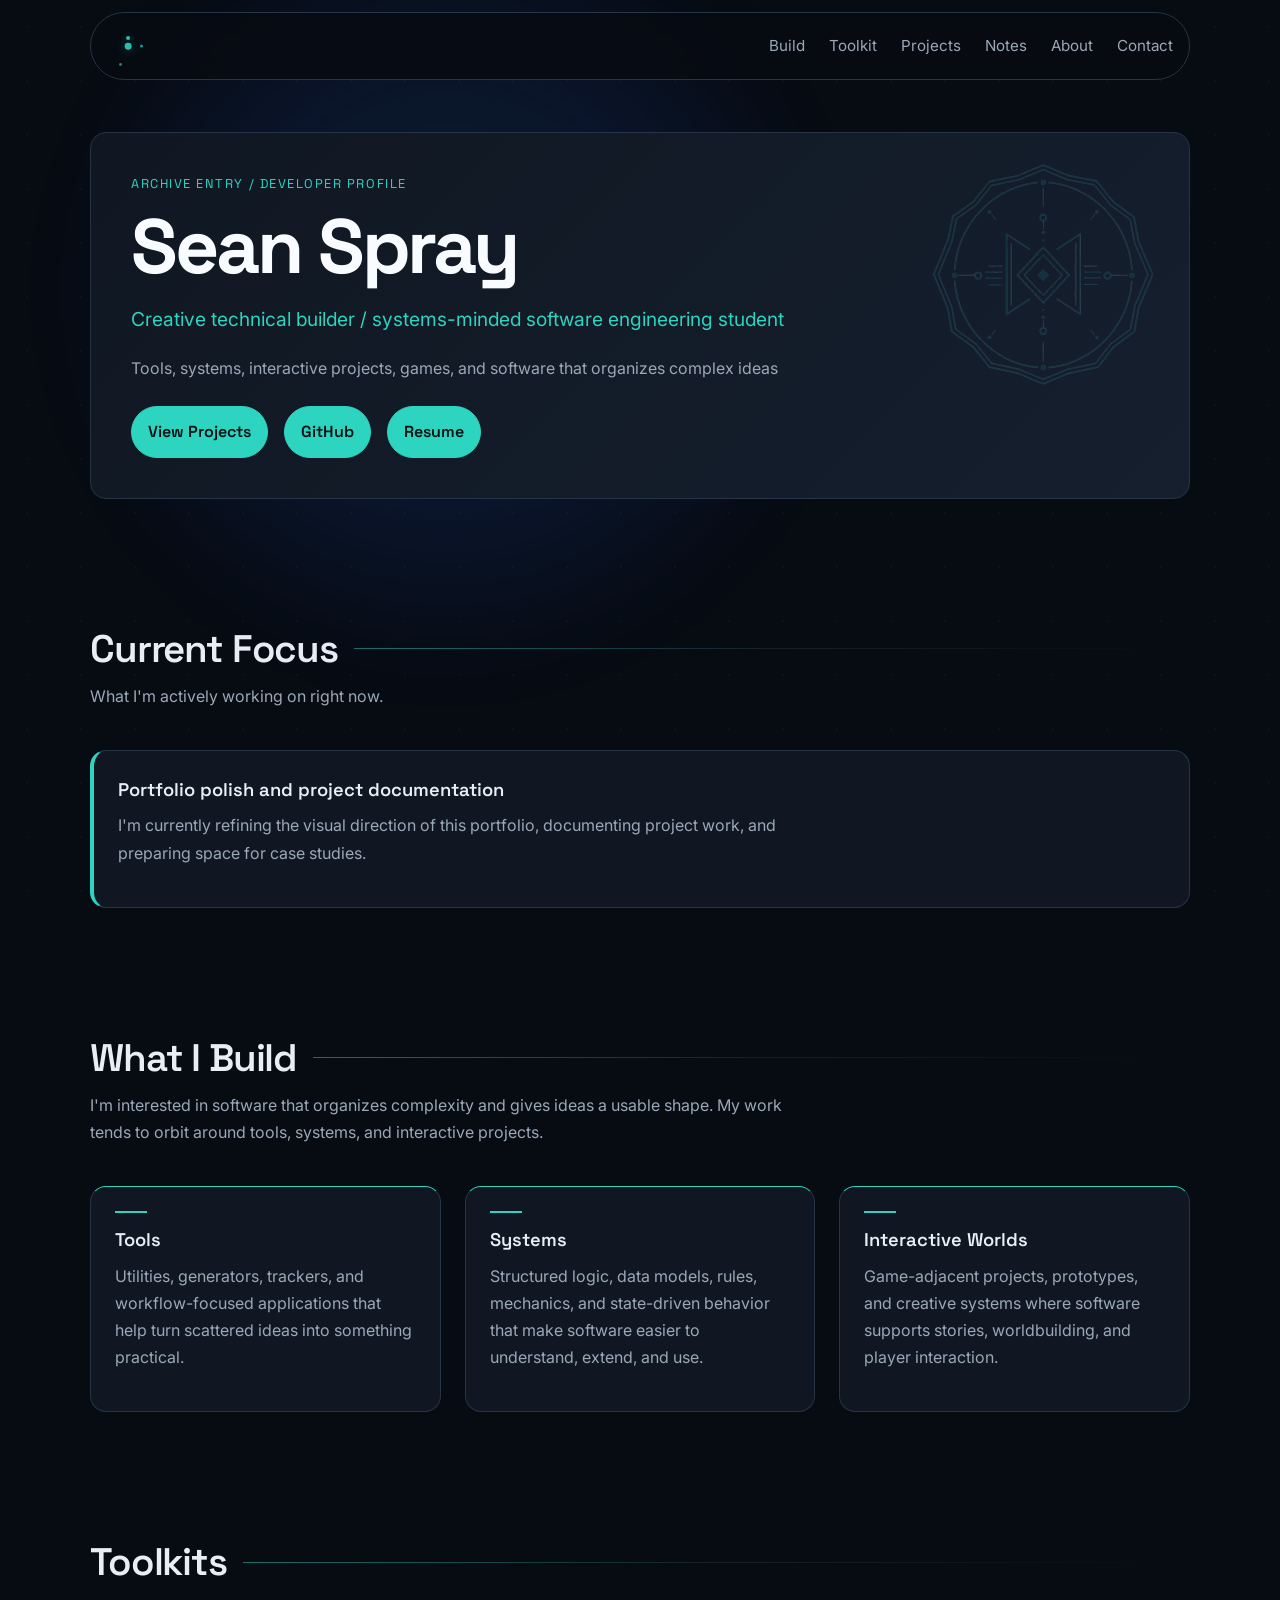
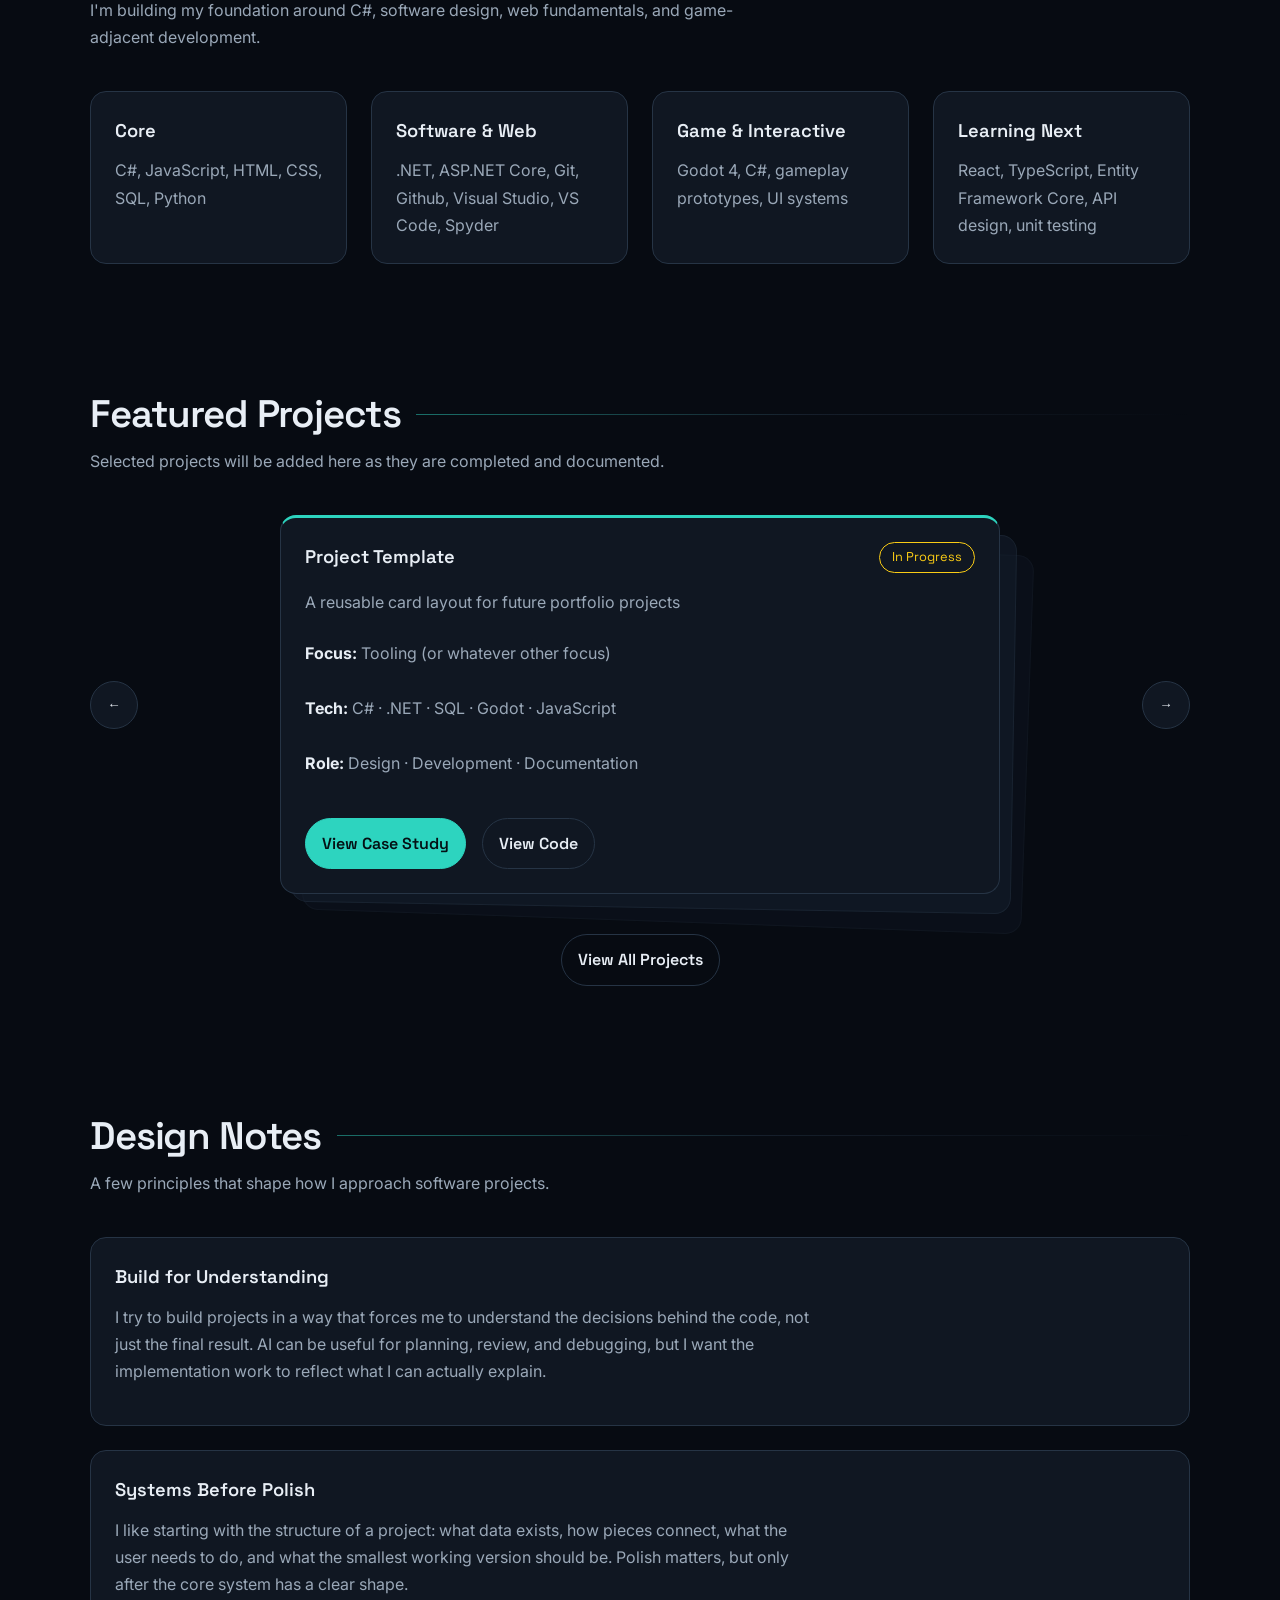
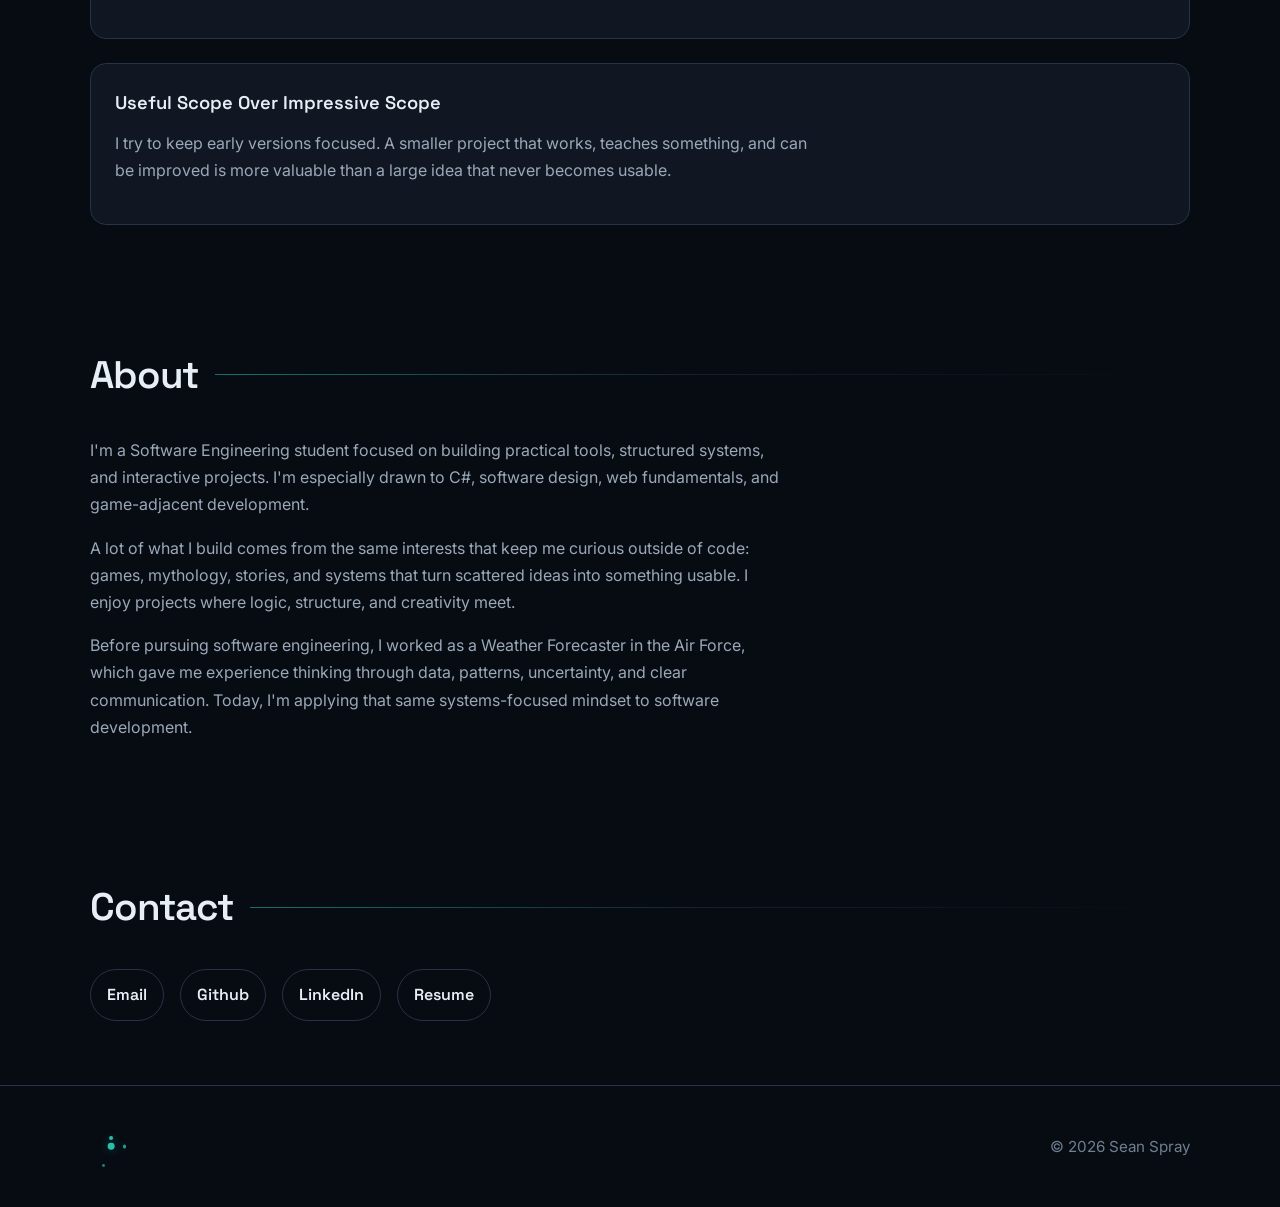
==== commit b2aa2815: "Add hero card stamp and nav glyph" ====
--- a/index.html
+++ b/index.html
@@ -7,11 +7,22 @@
         <link rel="preconnect" href="https://fonts.gstatic.com" crossorigin>
         <link href="https://fonts.googleapis.com/css2?family=Inter:wght@400;500;600;700&family=Space+Grotesk:wght@500;600;700&display=swap" rel="stylesheet">
     </head>
-    <body>
+    <body id="top">
         <header class="site-header">
             <div class="nav-container">
-                <a class="brand" href="#top" aria-label="Sean Spray home">
-                    <span class="brand-mark"></span>
+                <a class="brand" href="#top">
+                    <span class="orbit-glyph" aria-hidden="true">
+                        <span class="orbit-core"></span>
+                        <span class="orbit orbit-one">
+                            <span class="orbit-body orbit-body-one"></span>
+                        </span>
+                        <span class="orbit orbit-two">
+                            <span class="orbit-body orbit-body-two"></span>
+                        </span>
+                        <span class="orbit orbit-three">
+                            <span class="orbit-body orbit-body-three"></span>
+                        </span>
+                    </span>
                 </a>
                 <nav class="nav-site" aria-label="Primary navigation">
                     <a class="nav-link" href="#build">Build</a>
@@ -20,13 +31,14 @@
                     <a class="nav-link" href="#notes">Notes</a>
                     <a class="nav-link" href="#about">About</a>
                     <a class="nav-link" href="#contact">Contact</a>
-                </div>
+                </nav>
             </div>
         </header>
         <main>
             <section class="hero">
                 <div class="container">
                     <div class="hero-card">
+                        <img class="hero-decoration-image" src="assets/images/hero-decoration.png" alt="">
                         <p class="section-label">Archive Entry / Developer Profile</p>
                         <h1>Sean Spray</h1>
                         <p class="hero-subtitle">
@@ -197,7 +209,18 @@
         <footer class="site-footer">
             <div class="container footer-container">
                 <div class="footer-brand">
-                    <span class="brand-mark"></span>
+                    <span class="orbit-glyph" aria-hidden="true">
+                        <span class="orbit-core"></span>
+                        <span class="orbit orbit-one">
+                            <span class="orbit-body orbit-body-one"></span>
+                        </span>
+                        <span class="orbit orbit-two">
+                            <span class="orbit-body orbit-body-two"></span>
+                        </span>
+                        <span class="orbit orbit-three">
+                            <span class="orbit-body orbit-body-three"></span>
+                        </span>
+                    </span>
                 </div>
                 <p class="footer-text">&copy; 2026 Sean Spray</p>
             </div>
--- a/styles.css
+++ b/styles.css
@@ -179,12 +179,95 @@
     color: var(--color-text);
 }
 
-.brand-mark {
-    width: 0.85rem;
-    height: 0.85rem;
-    border: 1px solid var(--color-accent);
+.orbit-glyph {
+    position: relative;
+    width: 2.6rem;
+    height: 2.6rem;
+    display: inline-block;
+    flex: 0 0 auto;
+    opacity: 0.9;
+}
+
+.orbit-core {
+    position: absolute;
+    width: 0.42rem;
+    height: 0.42rem;
+    left: 50%;
+    top: 50%;
+    transform: translate(-50%, -50%);
     border-radius: 50%;
-    box-shadow: 0 0 12px rgba(45, 212, 191, 0.35);
+    background-color: var(--color-accent);
+    box-shadow: 0 0 12px rgba(45, 212, 191, 0.45);
+}
+
+.orbit {
+    position: absolute;
+    left: 50%;
+    top: 50%;
+    border-radius: 50%;
+    transform-origin: center;
+}
+
+.orbit-one {
+    width: 1.25rem;
+    height: 1.25rem;
+    margin-left: -0.625rem;
+    margin-top: -0.625rem;
+    animation: orbit-spin 22s linear infinite;
+}
+
+.orbit-two {
+    width: 1.9rem;
+    height: 1.9rem;
+    margin-left: -0.95rem;
+    margin-top: -0.95rem;
+    animation: orbit-spin 37s linear infinite reverse;
+}
+
+.orbit-three {
+    width: 2.55rem;
+    height: 2.55rem;
+    margin-left: -1.275rem;
+    margin-top: -1.275rem;
+    animation: orbit-spin 58s linear infinite;
+}
+
+.orbit-body {
+    position: absolute;
+    border-radius: 50%;
+    background-color: var(--color-accent);
+    box-shadow: 0 0 8px rgba(45, 212, 191, 0.35);
+}
+
+.orbit-body-one {
+    width: 0.24rem;
+    height: 0.24rem;
+    top: 0;
+    left: 50%;
+    transform: translateX(-50%);
+}
+
+.orbit-body-two {
+    width: 0.2rem;
+    height: 0.2rem;
+    top: 50%;
+    right: 0;
+    transform: translateY(-50%);
+    opacity: 0.8;
+}
+
+.orbit-body-three {
+    width: 0.18rem;
+    height: 0.18rem;
+    bottom: 0;
+    left: 28%;
+    opacity: 0.65;
+}
+
+@keyframes orbit-spin {
+    to {
+        transform: rotate(360deg);
+    }
 }
 
 .nav-site {
@@ -300,6 +383,8 @@
 }
 
 .hero-card {
+    position: relative;
+    overflow: hidden;
     background: linear-gradient(
         135deg,
         var(--color-surface),
@@ -308,6 +393,22 @@
     border: 1px solid var(--color-border);
     border-radius: var(--radius-card);
     padding: var(--space-xl);
+}
+
+.hero-decoration-image {
+    position: absolute;
+    top: 1rem;
+    right: 1rem;
+    width: min(28%, 16rem);
+    height: auto;
+    opacity: 0.32;
+    pointer-events: none;
+    z-index: 0;
+}
+
+.hero-card > :not(.hero-decoration-image) {
+    position: relative;
+    z-index: 1;
 }
 
 .hero-subtitle {
@@ -594,6 +695,13 @@
         padding: var(--space-sm) var(--space-md);
     }
 
+    .hero-decoration-image {
+        width: 12rem;
+        opacity: 0.14;
+        top: 1rem;
+        right: -2rem;
+    }
+
     .card-grid,
     .toolkit-grid {
         grid-template-columns: 1fr;
@@ -622,4 +730,37 @@
         flex-direction: column;
         align-items: flex-start;
     }
+
+    .project-showcase {
+    grid-template-columns: 1fr;
+    gap: var(--space-md);
+    }
+
+    .project-stack {
+        order: 1;
+    }
+
+    .project-control-prev {
+        order: 2;
+    }
+
+    .project-control-next {
+        order: 3;
+    }
+
+    .project-control {
+        justify-self: center;
+    }
+
+    .project-footer {
+        margin-top: var(--space-lg);
+    }
+}
+
+@media (prefers-reduced-motion: reduce) {
+    .orbit-one,
+    .orbit-two,
+    .orbit-three {
+        animation: none;
+    }
 }
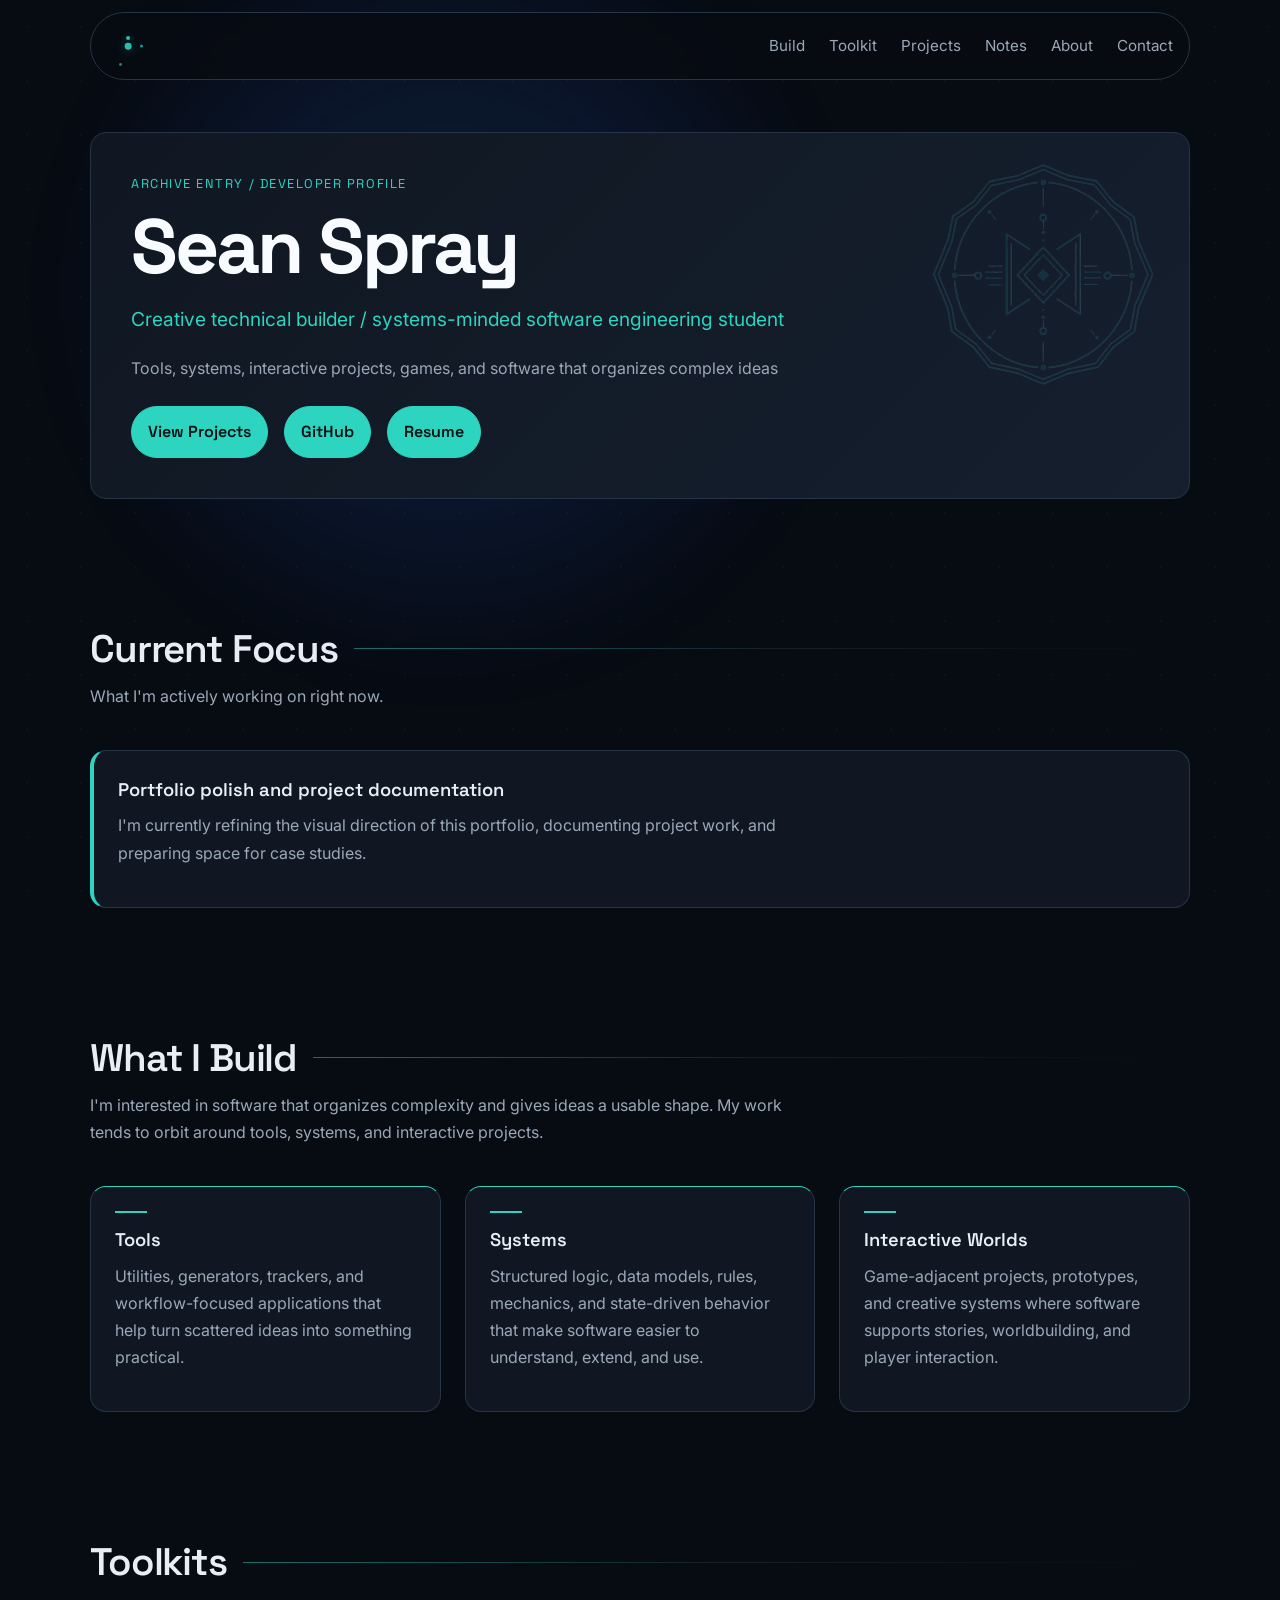
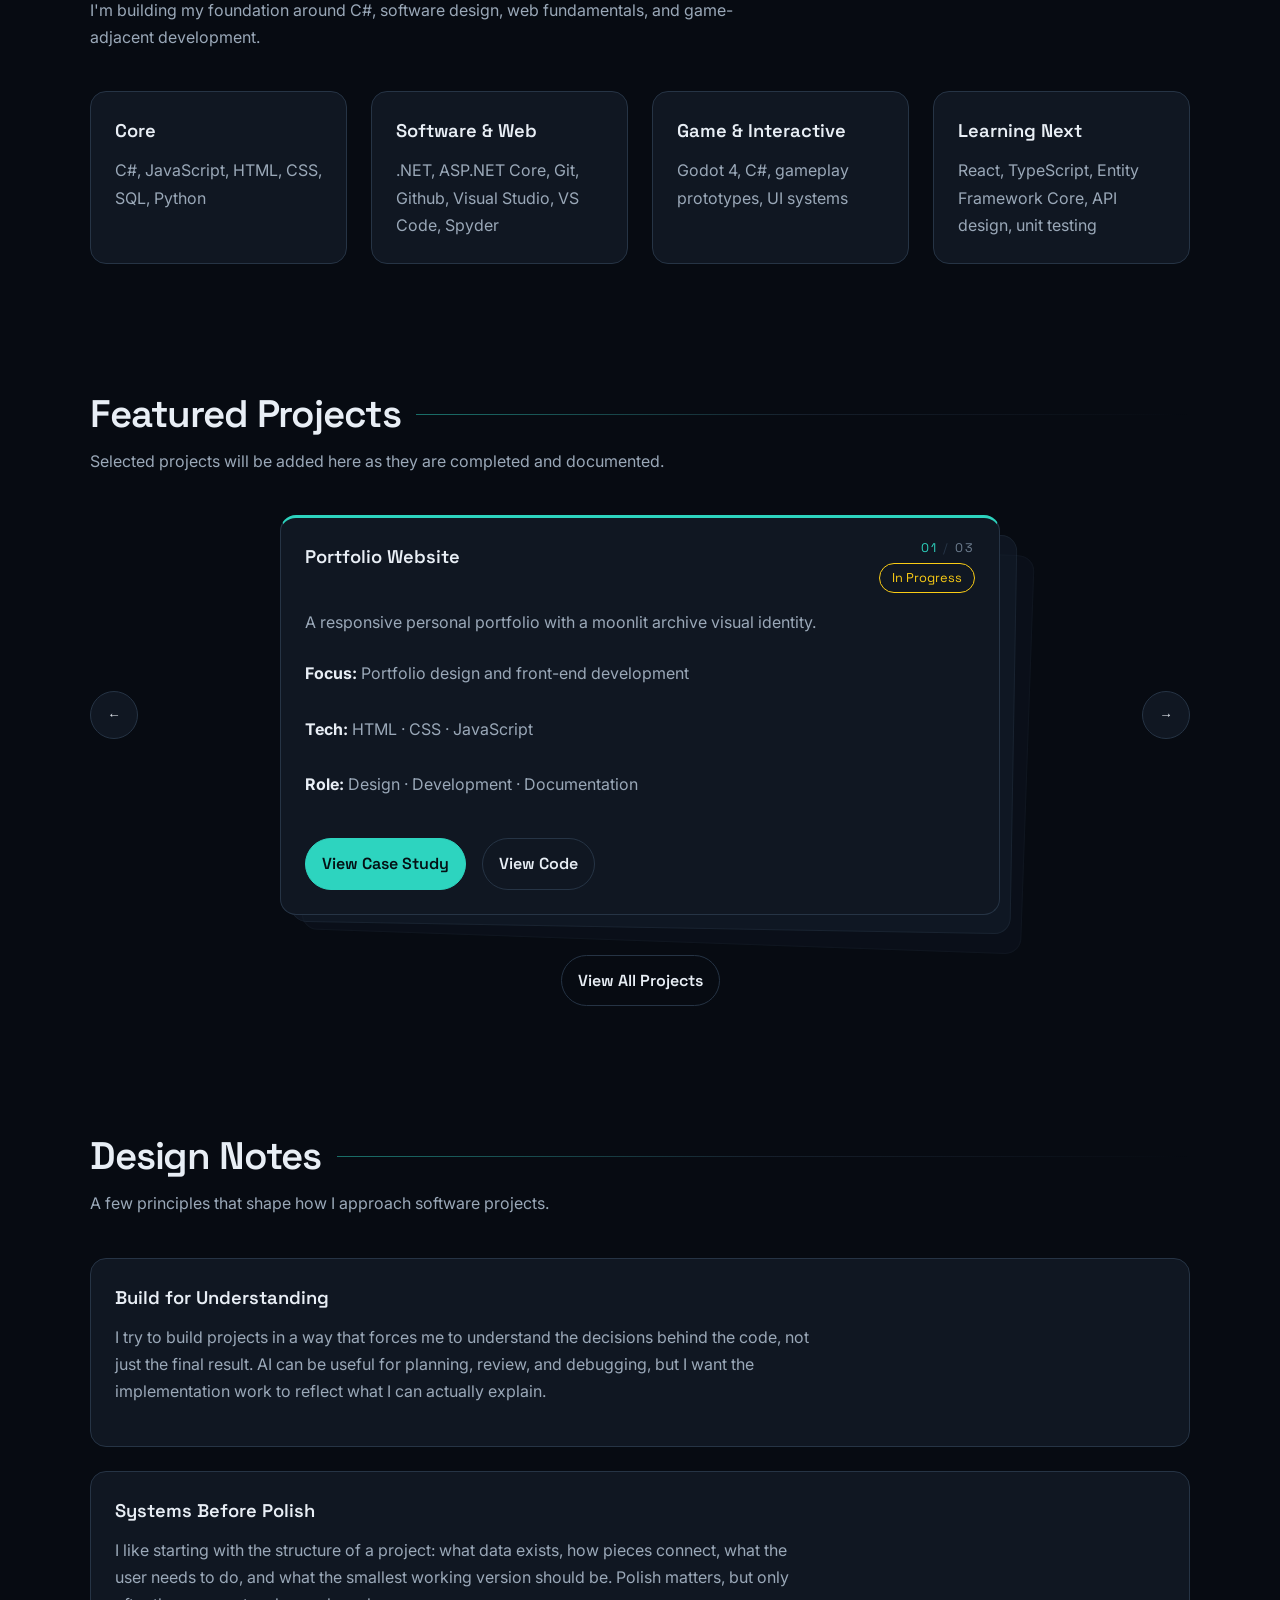
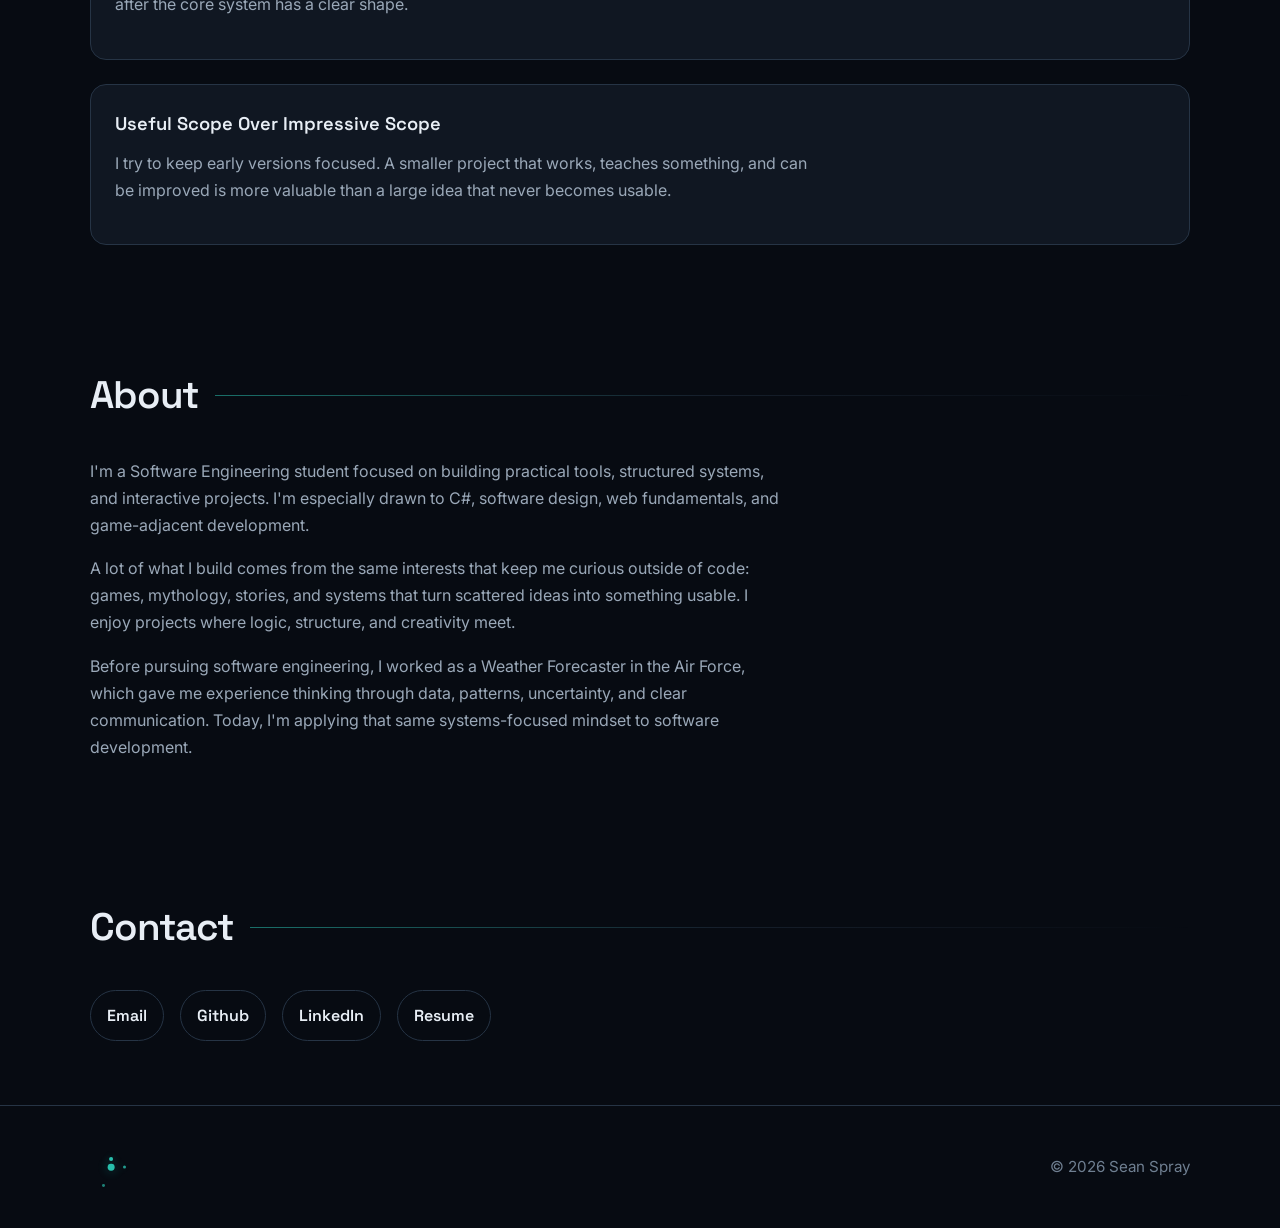
==== commit 2096f874: "Add interactive project carousel" ====
--- a/index.html
+++ b/index.html
@@ -135,7 +135,15 @@
                             <article class="project-card">
                                 <div class="project-card-header">
                                     <h3 class="project-title">Project Template</h3>
-                                    <span class="project-status project-status--in-progress">In Progress</span>
+
+                                    <div class="project-card-aside">
+                                        <p class="project-count">
+                                            <span class="project-current">01</span>
+                                            <span class="project-count-divider">/</span>
+                                            <span class="project-total">03</span>
+                                        </p>
+                                        <span class="project-status project-status--in-progress">In Progress</span>
+                                    </div>
                                 </div>
                                 <p class="project-summary">A reusable card layout for future portfolio projects</p>
                                 <div class="project-meta">
@@ -225,5 +233,6 @@
                 <p class="footer-text">&copy; 2026 Sean Spray</p>
             </div>
         </footer>
+        <script src="script.js"></script>
     </body>
 </html>
--- a/styles.css
+++ b/styles.css
@@ -488,6 +488,11 @@
     border-top: 3px solid var(--color-accent);
     border-radius: var(--radius-card);
     padding: var(--space-lg);
+    transition:
+        opacity 220ms ease,
+        transform 220ms cubic-bezier(0.22, 1, 0.36, 1);
+    transform-origin: center;
+    will-change: tranform, opacity;
 }
 
 .project-card-header {
@@ -496,6 +501,51 @@
     align-items: flex-start;
     gap: var(--space-md);
     margin-bottom: var(--space-md);
+}
+
+.project-card-aside {
+    display: flex;
+    flex-direction: column;
+    align-items: flex-end;
+    gap: var(--space-xs);
+    flex: 0 0 auto;
+}
+
+.project-card.is-shuffling-out-next {
+    opacity: 0.25;
+    transform: translate(-1rem, -1rem) scale(0.96) rotate(-2deg);
+}
+
+.project-card.is-shuffling-in-next {
+    opacity: 0;
+    transform: translate(0.9rem, 0.9rem) scale(0.98) rotate(1deg);
+}
+
+.project-card.is-shuffling-out-prev {
+    opacity: 0.25;
+    transform: translate(1rem, 1rem) scale(0.98) rotate(2deg);
+}
+
+.project-card.is-shuffling-in-prev {
+    opacity: 0;
+    transform: translate(-0.9rem, -0.9rem) scale(0.96) rotate(-1deg);
+}
+
+.project-count {
+    margin: 0;
+    font-family: var(--font-heading);
+    font-size: 0.78rem;
+    letter-spacing: 0.16em;
+    line-height: 1;
+    color: var(--color-subtle);
+}
+
+.project-current {
+    color: var(--color-accent);
+}
+
+.project-count-divider {
+    color: var(--color-border);
 }
 
 .project-title {
@@ -736,6 +786,14 @@
     gap: var(--space-md);
     }
 
+    .project-card-header {
+        flex-direction: column;
+    }
+
+    .project-card-aside {
+        align-items: flex-start;
+    }
+
     .project-stack {
         order: 1;
     }
@@ -763,4 +821,8 @@
     .orbit-three {
         animation: none;
     }
+
+    .project-card {
+        transition: none;
+    }
 }
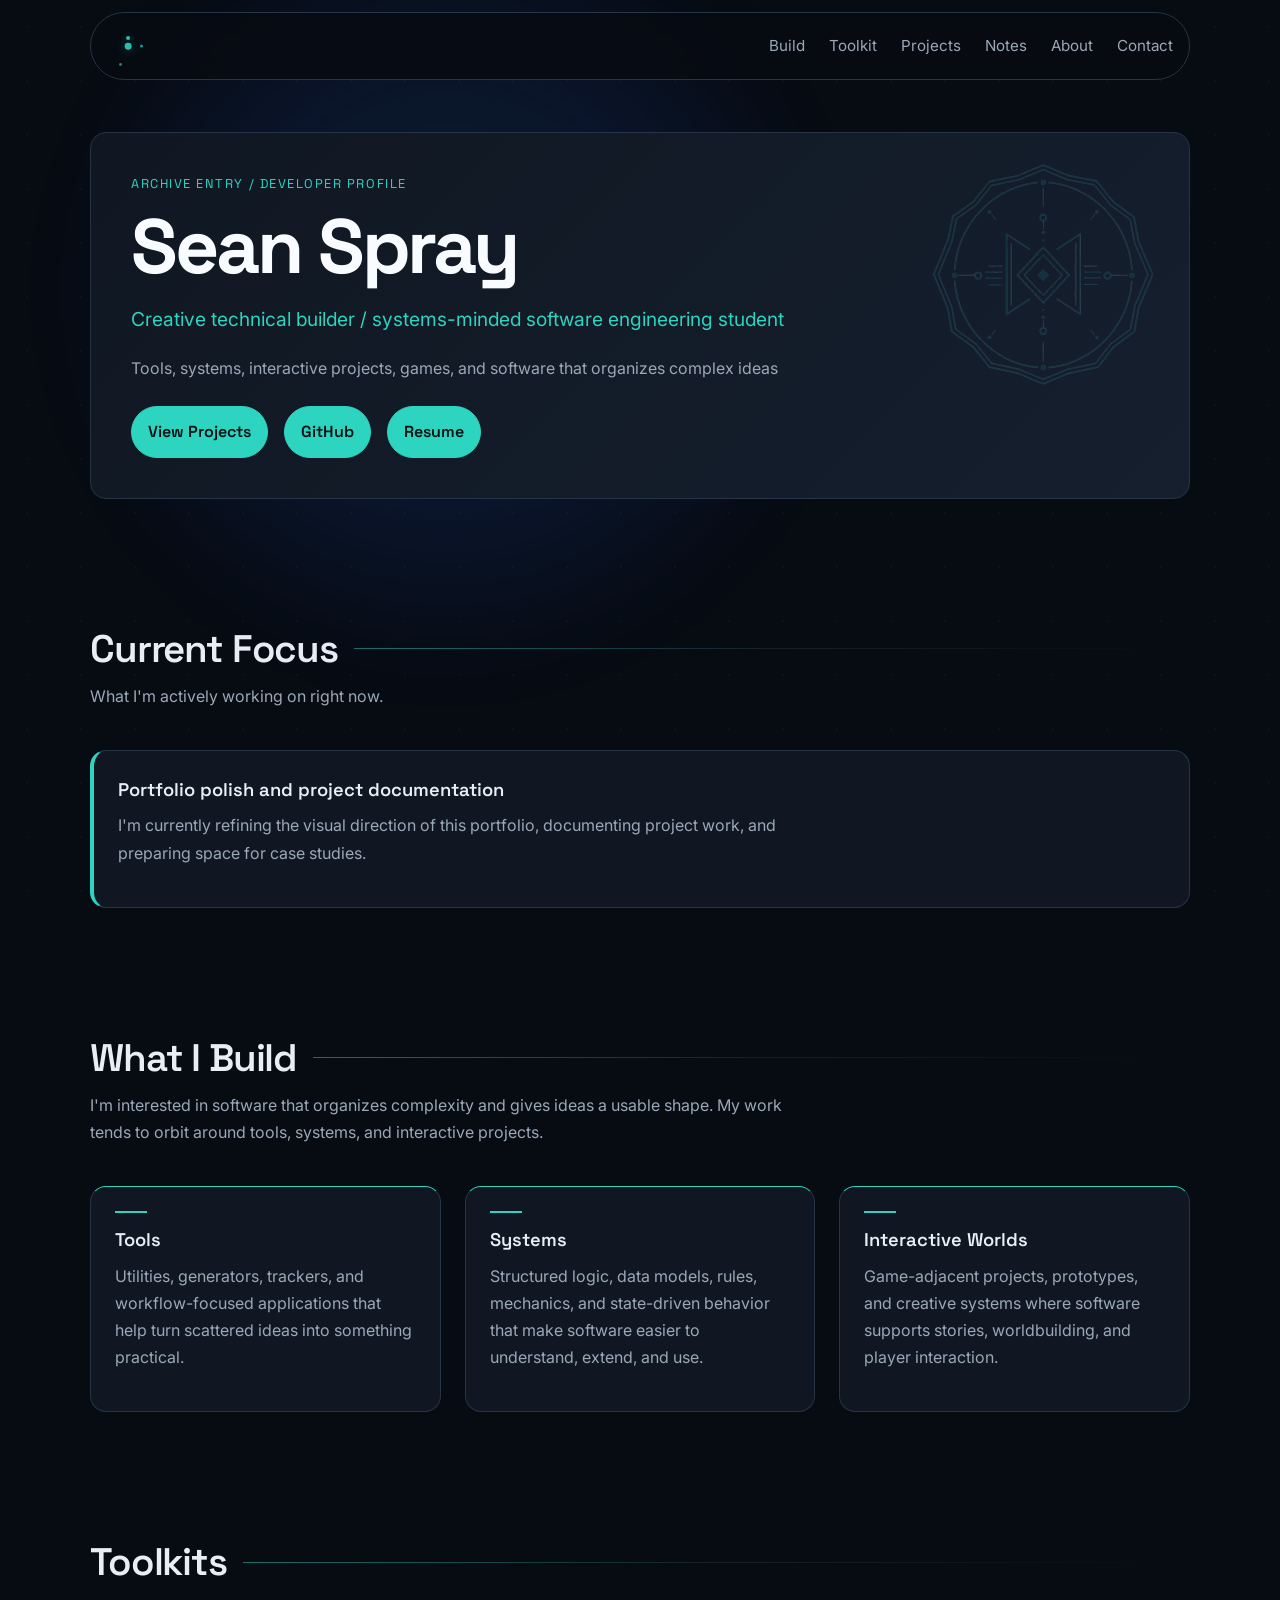
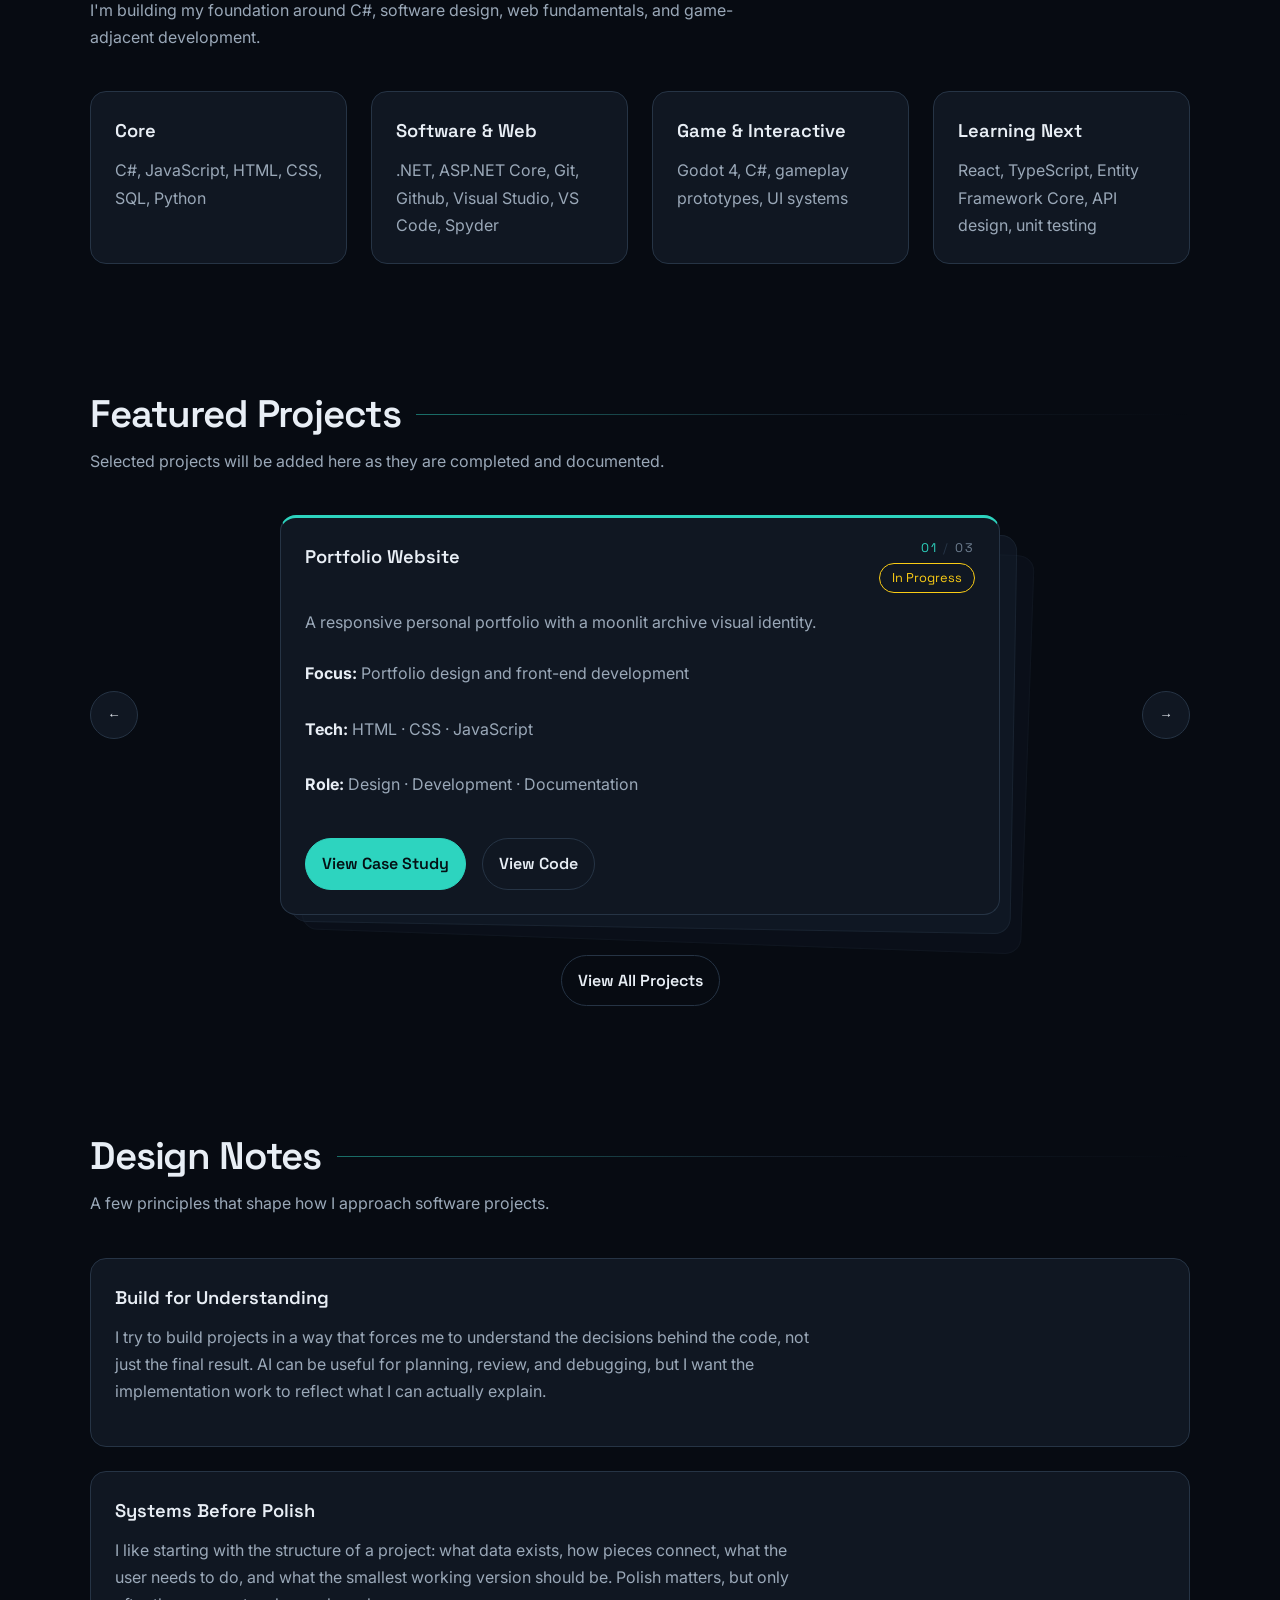
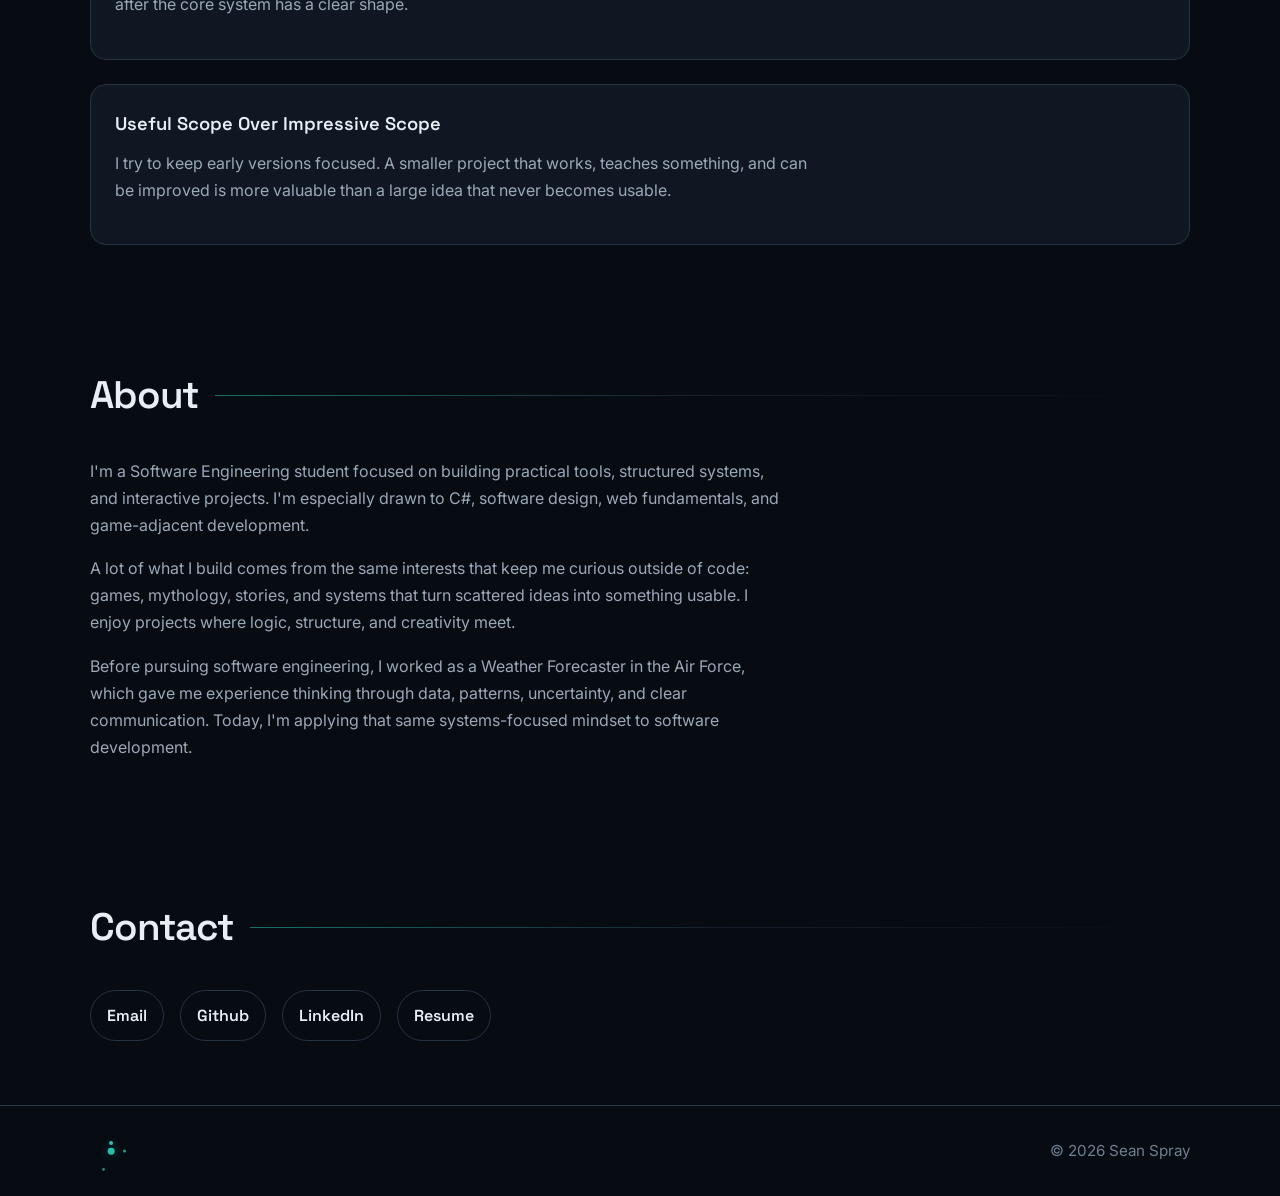
==== commit 0ffb4cf9: "Add project archive page" ====
--- a/index.html
+++ b/index.html
@@ -1,7 +1,8 @@
 <!DOCTYPE html>
 <html lang="en">
     <head>
-        <meta charset = "UTF-8">
+        <meta name="viewport" content="width=device-width, initial-scale=1.0" charset = "UTF-8">
+        <title>Sean Spray | Software Engineering Portfolio</title>
         <link rel="stylesheet" href="styles.css">
         <link rel="preconnect" href="https://fonts.googleapis.com">
         <link rel="preconnect" href="https://fonts.gstatic.com" crossorigin>
@@ -25,12 +26,12 @@
                     </span>
                 </a>
                 <nav class="nav-site" aria-label="Primary navigation">
-                    <a class="nav-link" href="#build">Build</a>
-                    <a class="nav-link" href="#toolkit">Toolkit</a>
-                    <a class="nav-link" href="#projects">Projects</a>
-                    <a class="nav-link" href="#notes">Notes</a>
-                    <a class="nav-link" href="#about">About</a>
-                    <a class="nav-link" href="#contact">Contact</a>
+                    <a class="nav-link" href="index.html#build">Build</a>
+                    <a class="nav-link" href="index.html#toolkit">Toolkit</a>
+                    <a class="nav-link" href="projects.html">Projects</a>
+                    <a class="nav-link" href="index.html#notes">Notes</a>
+                    <a class="nav-link" href="#index.htmlabout">About</a>
+                    <a class="nav-link" href="index.html#contact">Contact</a>
                 </nav>
             </div>
         </header>
@@ -207,9 +208,9 @@
                     </div>
                     <div class="contact-links">
                         <a class="button button-secondary" href="mailto:seanspray.dev@gmail.com">Email</a>
-                        <a class="button button-secondary" href="https://github.com/SeanSprayDev" target="_blank">Github</a>
-                        <a class="button button-secondary" href="https://www.linkedin.com/in/seanspray/" target="_blank">LinkedIn</a>
-                        <a class="button button-secondary" href="assets/documents/Resume.pdf" target="_blank">Resume</a>  
+                        <a class="button button-secondary" href="https://github.com/SeanSprayDev" target="_blank"rel="noopener noreferrer">Github</a>
+                        <a class="button button-secondary" href="https://www.linkedin.com/in/seanspray/" target="_blank" rel="noopener noreferrer">LinkedIn</a>
+                        <a class="button button-secondary" href="assets/documents/Resume.pdf" target="_blank" rel="noopener noreferrer">Resume</a>  
                     </div>                    
                 </div>
             </section>
--- a/styles.css
+++ b/styles.css
@@ -41,6 +41,8 @@
     color: var(--color-text);
     font-family: var(--font-body);
     line-height: 1.6;
+    display: flex;
+    flex-direction: column;
 }
 
 body::after {
@@ -305,6 +307,7 @@
 
 main {
     width: 100%;
+    flex: 1;
 }
 
 section {
@@ -710,7 +713,7 @@
 }
 
 .site-footer {
-    padding: var(--space-xl) var(--space-lg);
+    padding: var(--space-lg) var(--space-lg);
     border-top: 1px solid var(--color-border);
 }
 
@@ -733,6 +736,29 @@
     font-size: 0.95rem;
 }
 
+.projects-archive {
+    padding-top: var(--space-2xl);
+}
+
+.project-archive-grid {
+    display: grid;
+    grid-template-columns: repeat(2, 1fr);
+    gap: var(--space-lg);
+}
+
+.archive-project-card {
+    background-color: var(--color-surface);
+    border: 1px solid var(--color-border);
+    border-top: 1px solid var(--color-accent);
+    border-radius: var(--radius-card);
+    padding: var(--space-lg);
+}
+
+.archive-project-card h2 {
+    font-size: 1.4rem;
+    margin-bottom: var(--space-sm);
+}
+
 @media (max-width: 900px) {
     .toolkit-grid {
         grid-template-columns: repeat(2, 1fr);
@@ -813,6 +839,10 @@
     .project-footer {
         margin-top: var(--space-lg);
     }
+
+    .projects-archive-grid {
+        grid-template-columns: 1fr;
+    }
 }
 
 @media (prefers-reduced-motion: reduce) {
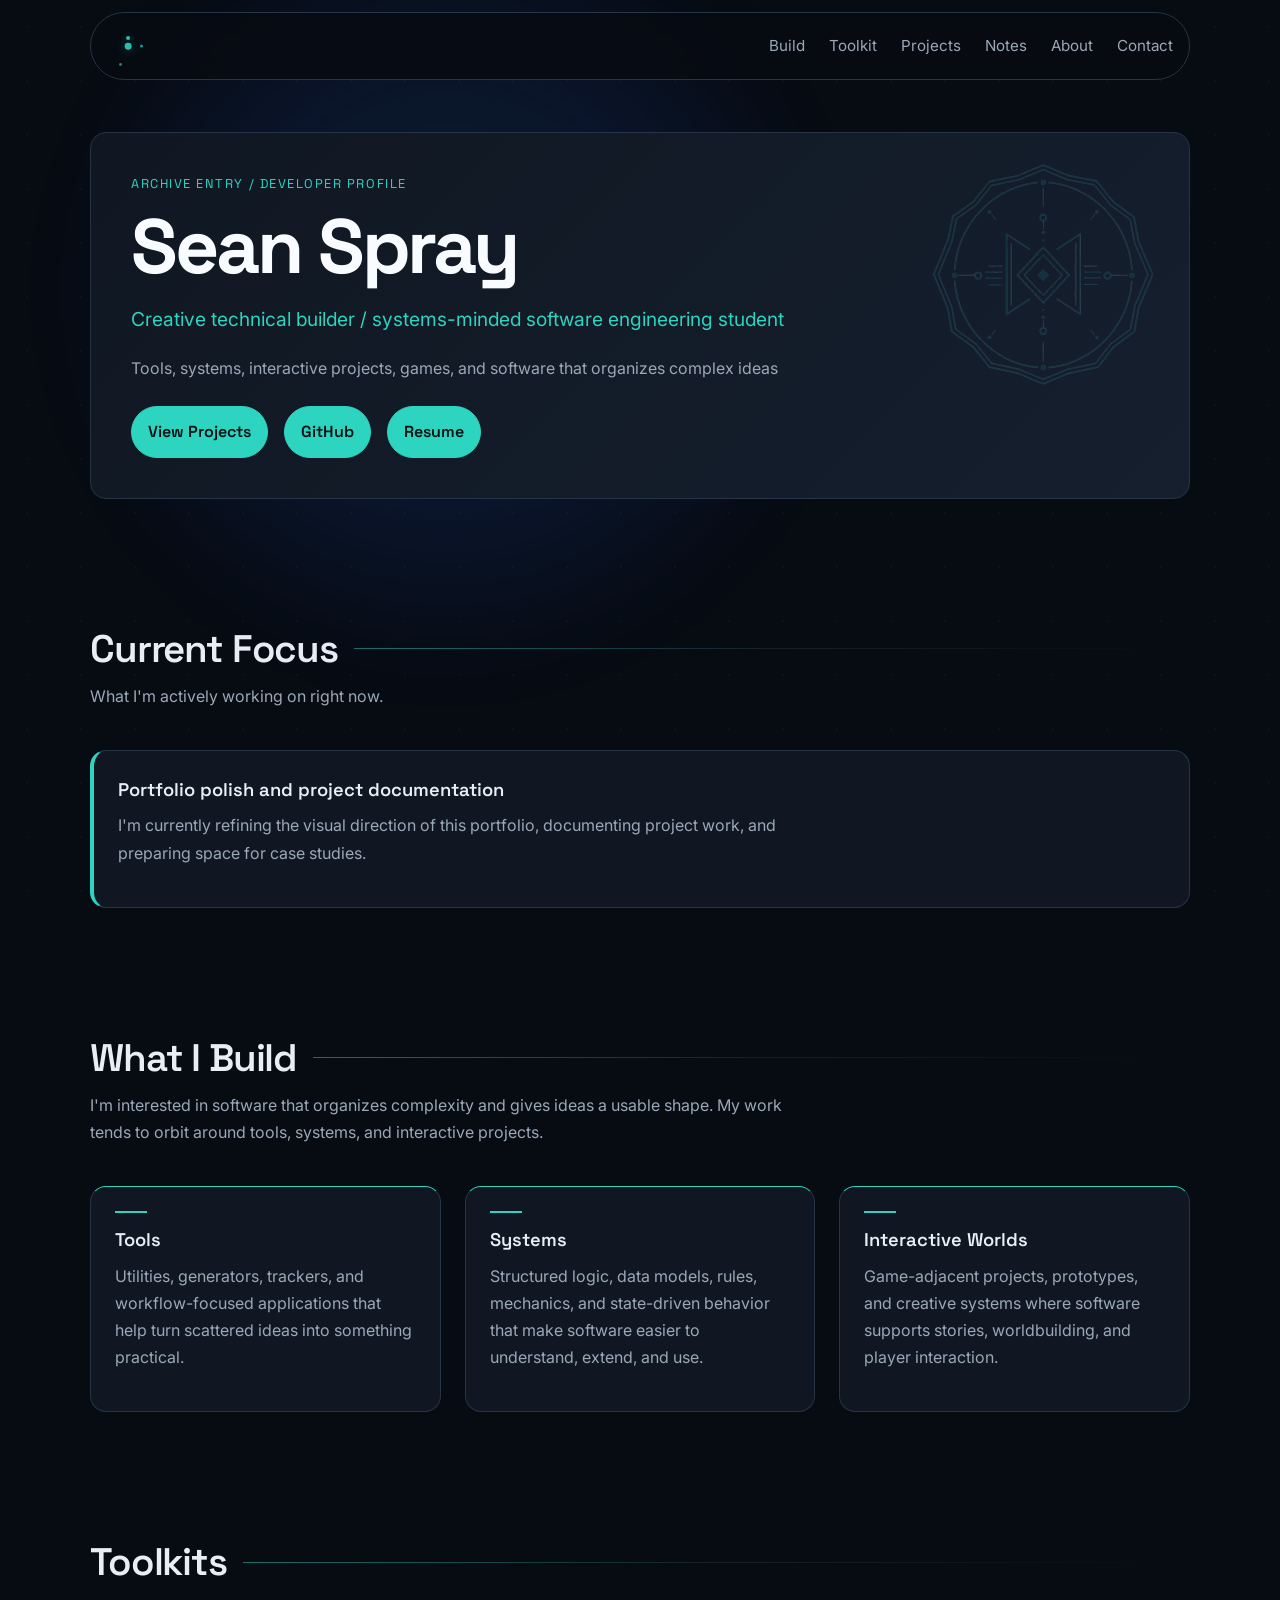
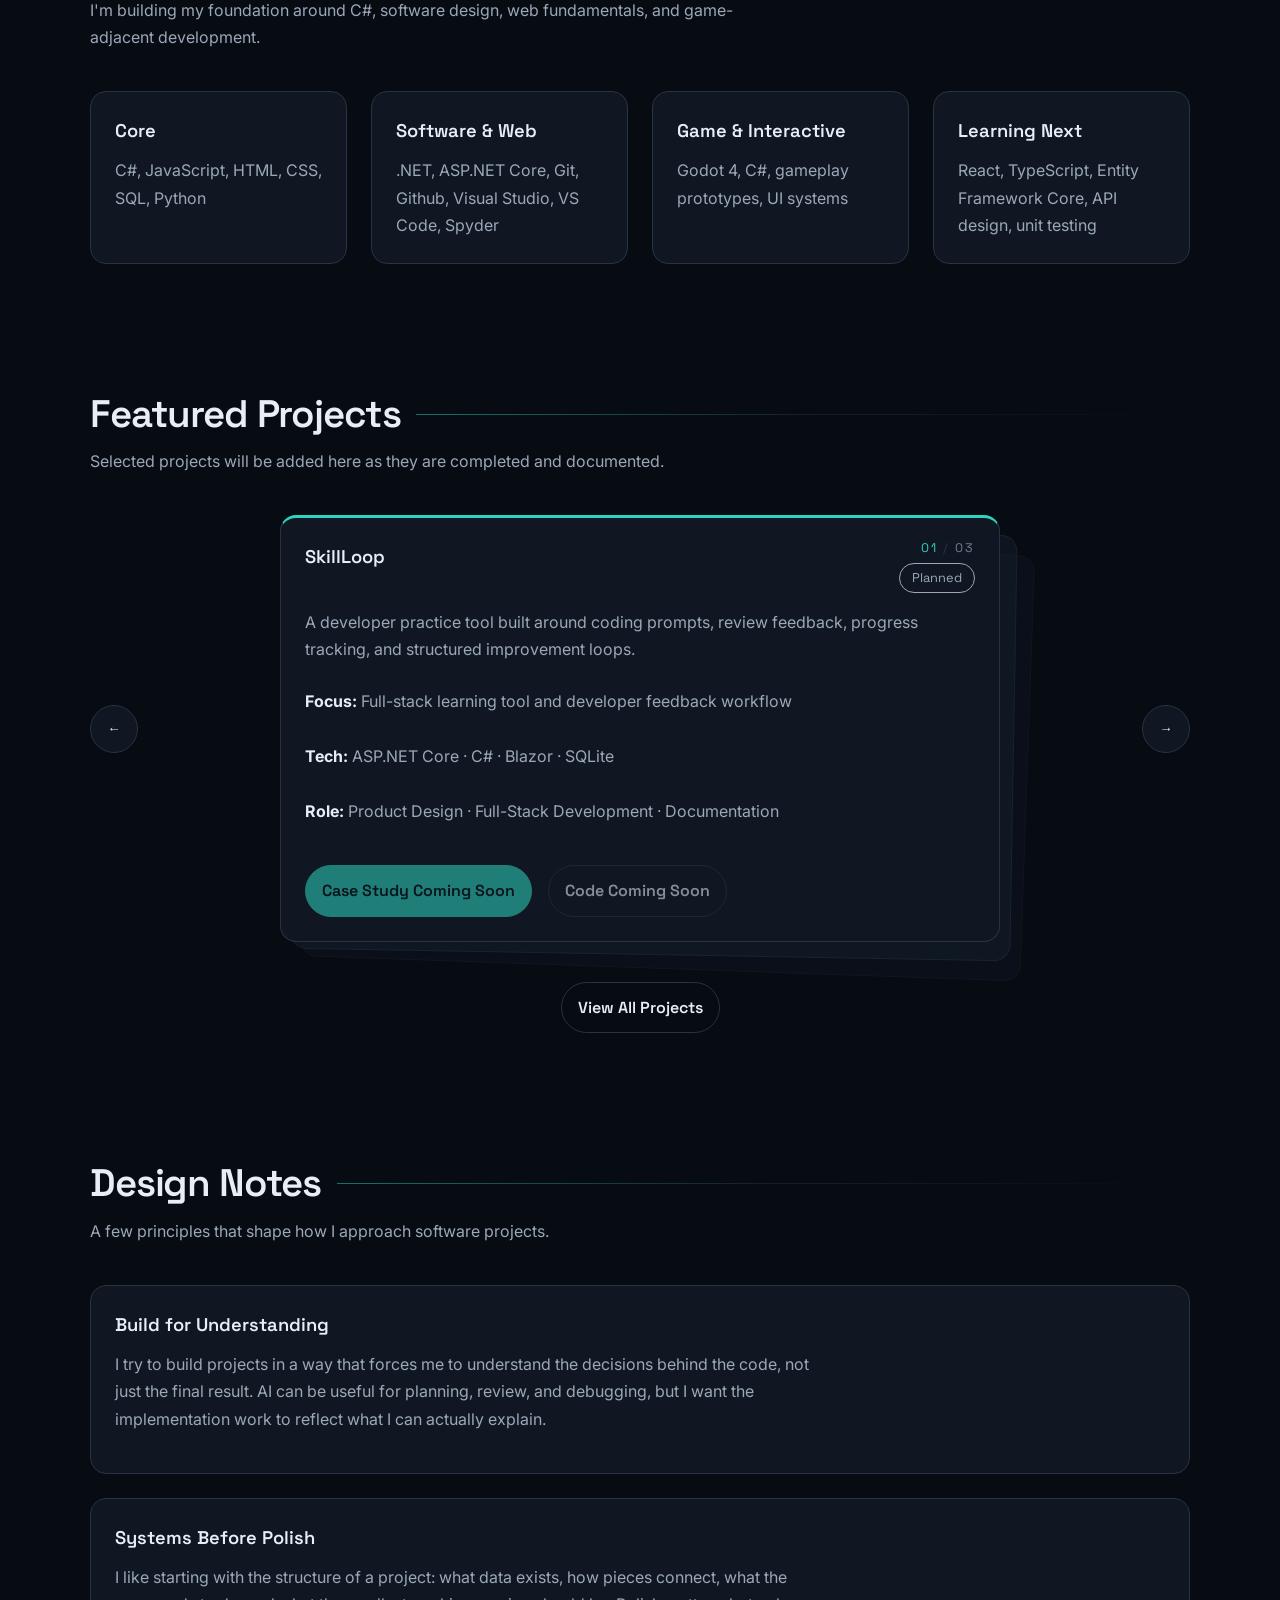
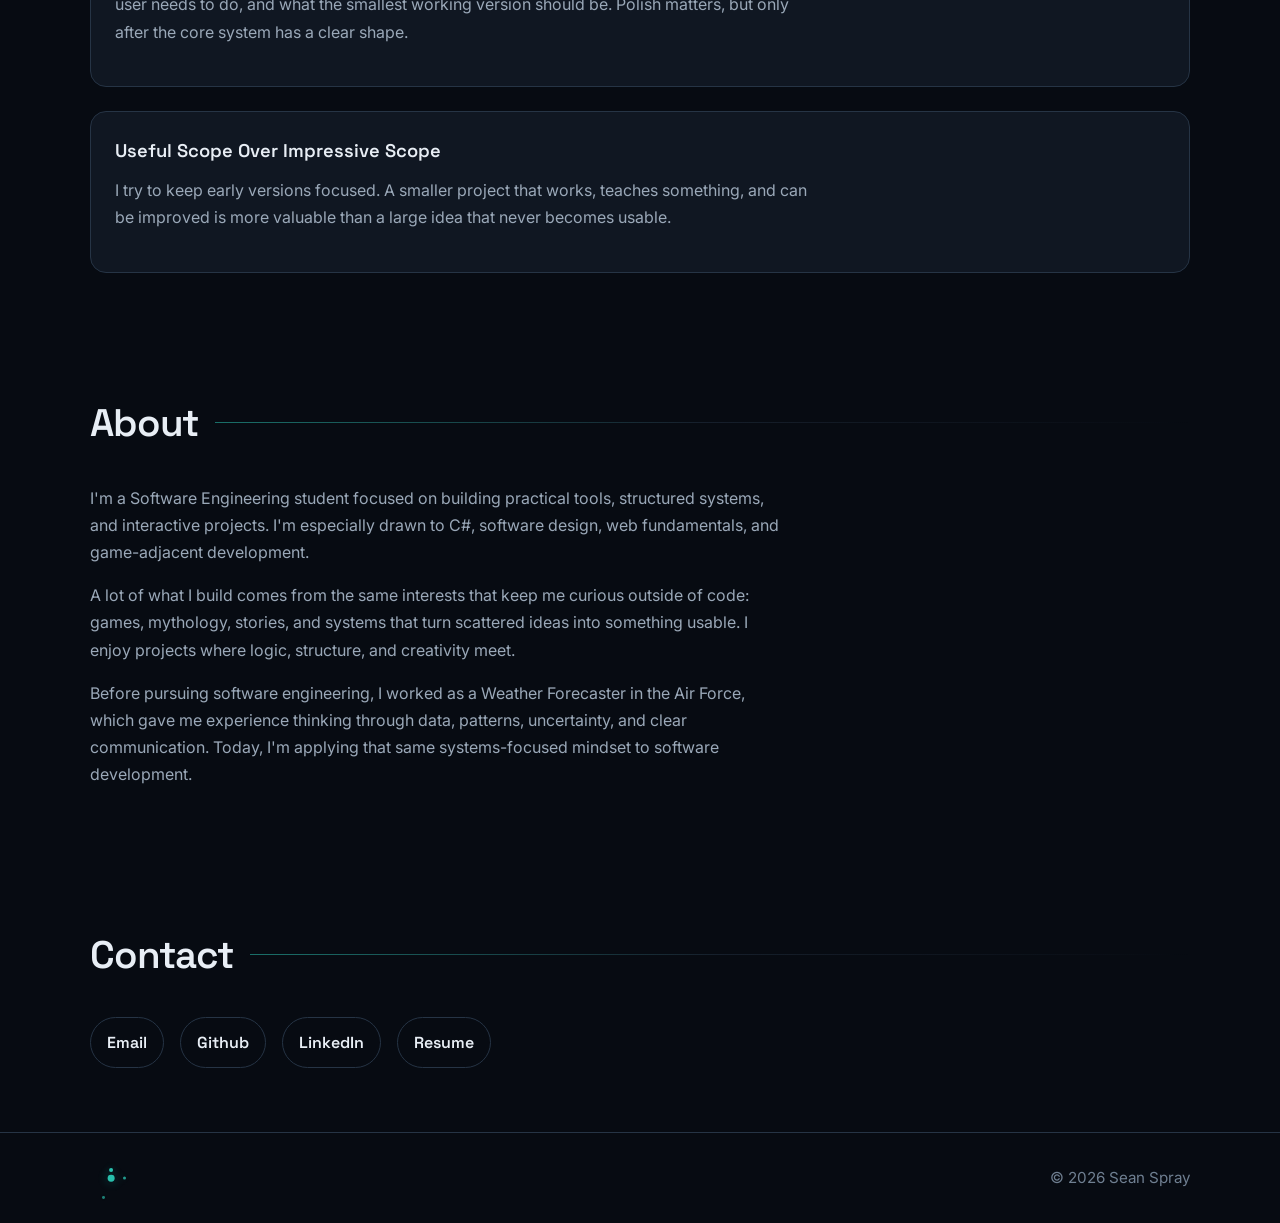
==== commit 50fa0e14: "update portfolio for public preview and added WIP to projects" ====
--- a/index.html
+++ b/index.html
@@ -153,8 +153,8 @@
                                     <p class="project-meta-item"><strong>Role:</strong> Design · Development · Documentation</p>
                                 </div>
                                 <div class="project-actions">
-                                    <a class="button button-primary" href="#">View Case Study</a>
-                                    <a class="button button-secondary" href="#">View Code</a>
+                                    <span class="button button-primary button-disabled" href="#">Case Study Coming Soon</span>
+                                    <span class="button button-secondary button-disabled" href="#">Code Coming Soon</span>
                                 </div>
                             </article>
                         </div>
--- a/styles.css
+++ b/styles.css
@@ -759,6 +759,29 @@
     margin-bottom: var(--space-sm);
 }
 
+.archive-note {
+    background-color: var(--color-surface);
+    border: 1px solid var(--color-border);
+    border-left: 4px solid var(--color-accent);
+    border-radius: var(--radius-card);
+    padding: var(--space-lg);
+    margin-bottom: var(--space-xl);
+}
+
+.archive-notice h2 {
+    font-size: 1.35rem;
+    margin-bottom: var(--space-xs);
+}
+
+.archive-notice p:last-child {
+    margin-bottom: 0;
+}
+
+.button-disabled {
+    opacity: 0.55;
+    cursor: not-allowed;
+}
+
 @media (max-width: 900px) {
     .toolkit-grid {
         grid-template-columns: repeat(2, 1fr);
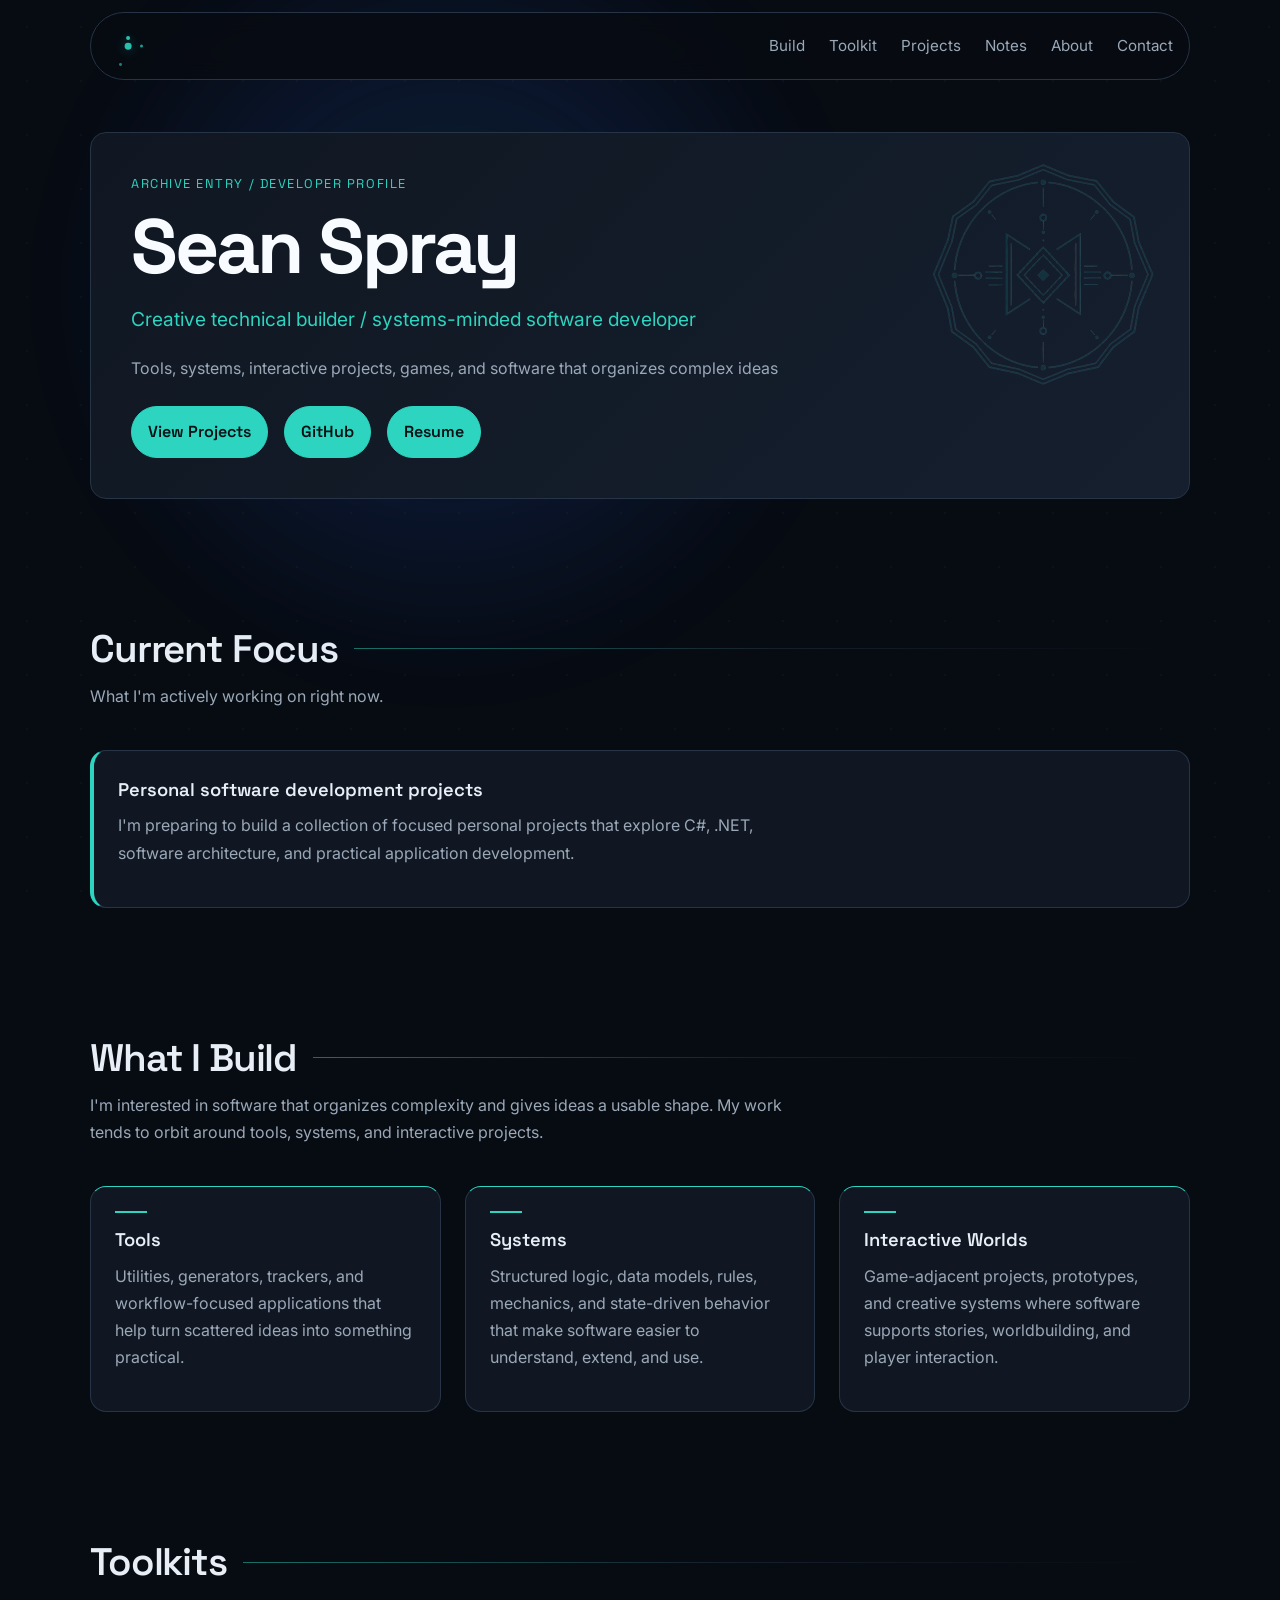
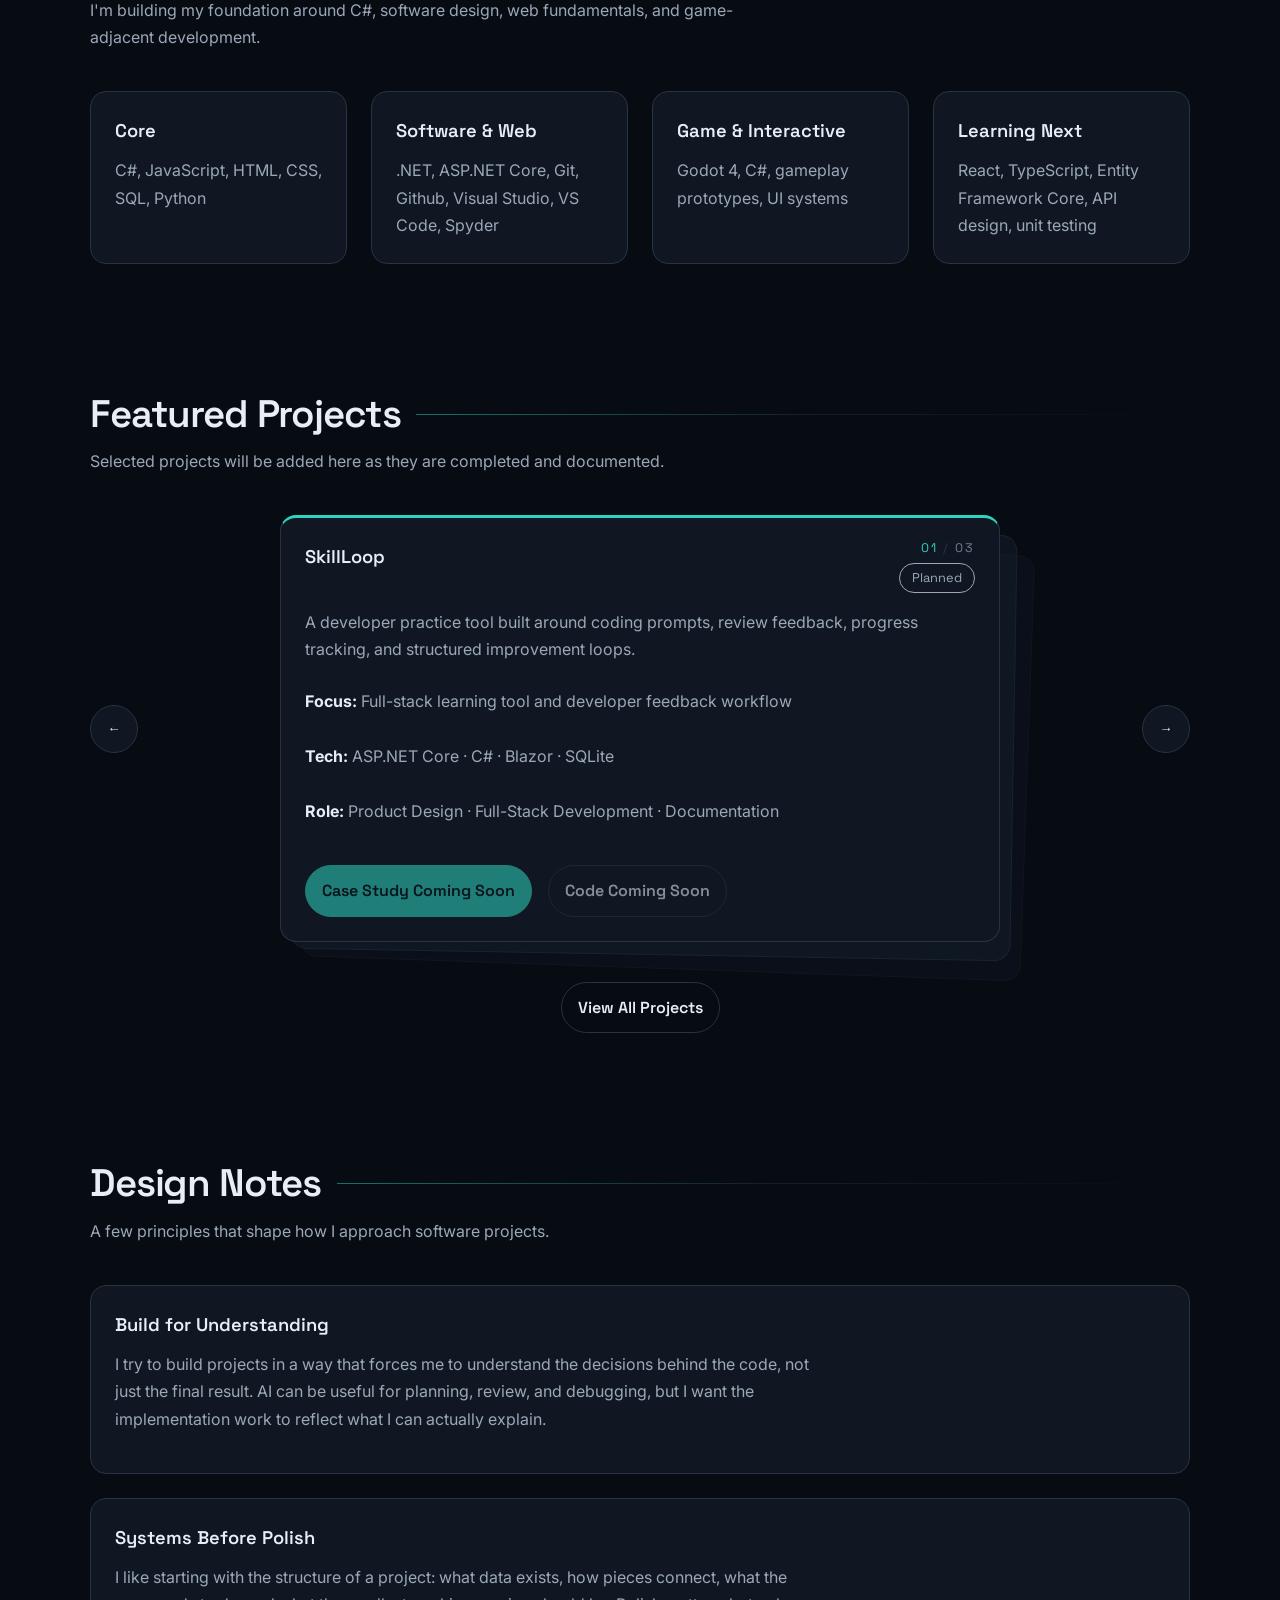
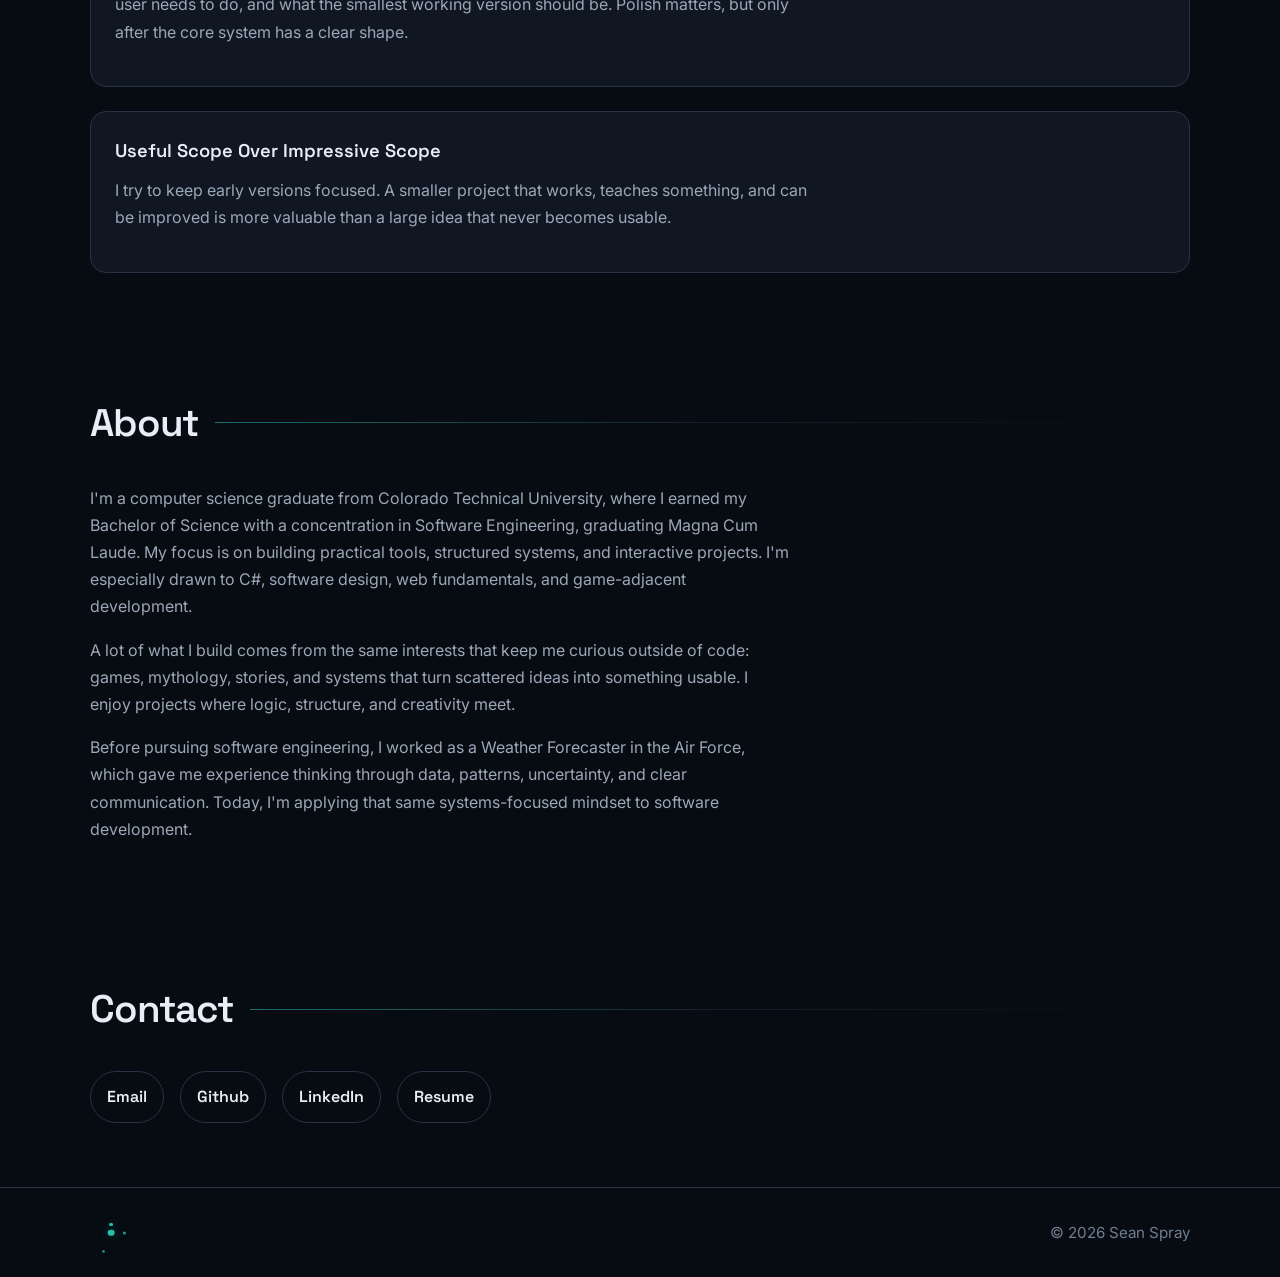
==== commit 9fc7759e: "Update portfolio for graduation and exclude Visual Studio workspace files" ====
--- a/index.html
+++ b/index.html
@@ -30,7 +30,7 @@
                     <a class="nav-link" href="index.html#toolkit">Toolkit</a>
                     <a class="nav-link" href="projects.html">Projects</a>
                     <a class="nav-link" href="index.html#notes">Notes</a>
-                    <a class="nav-link" href="#index.htmlabout">About</a>
+                    <a class="nav-link" href="#about">About</a>
                     <a class="nav-link" href="index.html#contact">Contact</a>
                 </nav>
             </div>
@@ -43,13 +43,13 @@
                         <p class="section-label">Archive Entry / Developer Profile</p>
                         <h1>Sean Spray</h1>
                         <p class="hero-subtitle">
-                            Creative technical builder / systems-minded software engineering student
+                            Creative technical builder / systems-minded software developer
                         </p>
                         <p class="hero-description">
                             Tools, systems, interactive projects, games, and software that organizes complex ideas
                         </p>
                         <div class="hero-actions">
-                            <a class="button button-primary" href="#projects">View Projects</a>
+                            <a class="button button-primary" href="projects.html">View Projects</a>
                             <a class="button button-primary" href="https://github.com/SeanSprayDev" target="_blank">GitHub</a>
                             <a class="button button-primary" href="assets/documents/Resume.pdf" target="_blank">Resume</a>
                         </div>
@@ -65,8 +65,8 @@
                         </p>
                     </div>
                     <div class="focus-card">
-                        <h3>Portfolio polish and project documentation</h3>
-                        <p>I'm currently refining the visual direction of this portfolio, documenting project work, and preparing space for case studies.</p>
+                        <h3>Personal software development projects</h3>
+                        <p>I'm preparing to build a collection of focused personal projects that explore C#, .NET, software architecture, and practical application development.</p>
                     </div>
                 </div>
             </section>
@@ -195,7 +195,7 @@
                         <h2 class="section-title">About</h2>
                     </div>
                     <div class="about-content">
-                        <p>I'm a Software Engineering student focused on building practical tools, structured systems, and interactive projects. I'm especially drawn to C#, software design, web fundamentals, and game-adjacent development.</p>
+                        <p>I'm a computer science graduate from Colorado Technical University, where I earned my Bachelor of Science with a concentration in Software Engineering, graduating Magna Cum Laude. My focus is on building practical tools, structured systems, and interactive projects. I'm especially drawn to C#, software design, web fundamentals, and game-adjacent development.</p> 
                         <p>A lot of what I build comes from the same interests that keep me curious outside of code: games, mythology, stories, and systems that turn scattered ideas into something usable. I enjoy projects where logic, structure, and creativity meet.</p>
                         <p>Before pursuing software engineering, I worked as a Weather Forecaster in the Air Force, which gave me experience thinking through data, patterns, uncertainty, and clear communication. Today, I'm applying that same systems-focused mindset to software development.</p>
                     </div>
